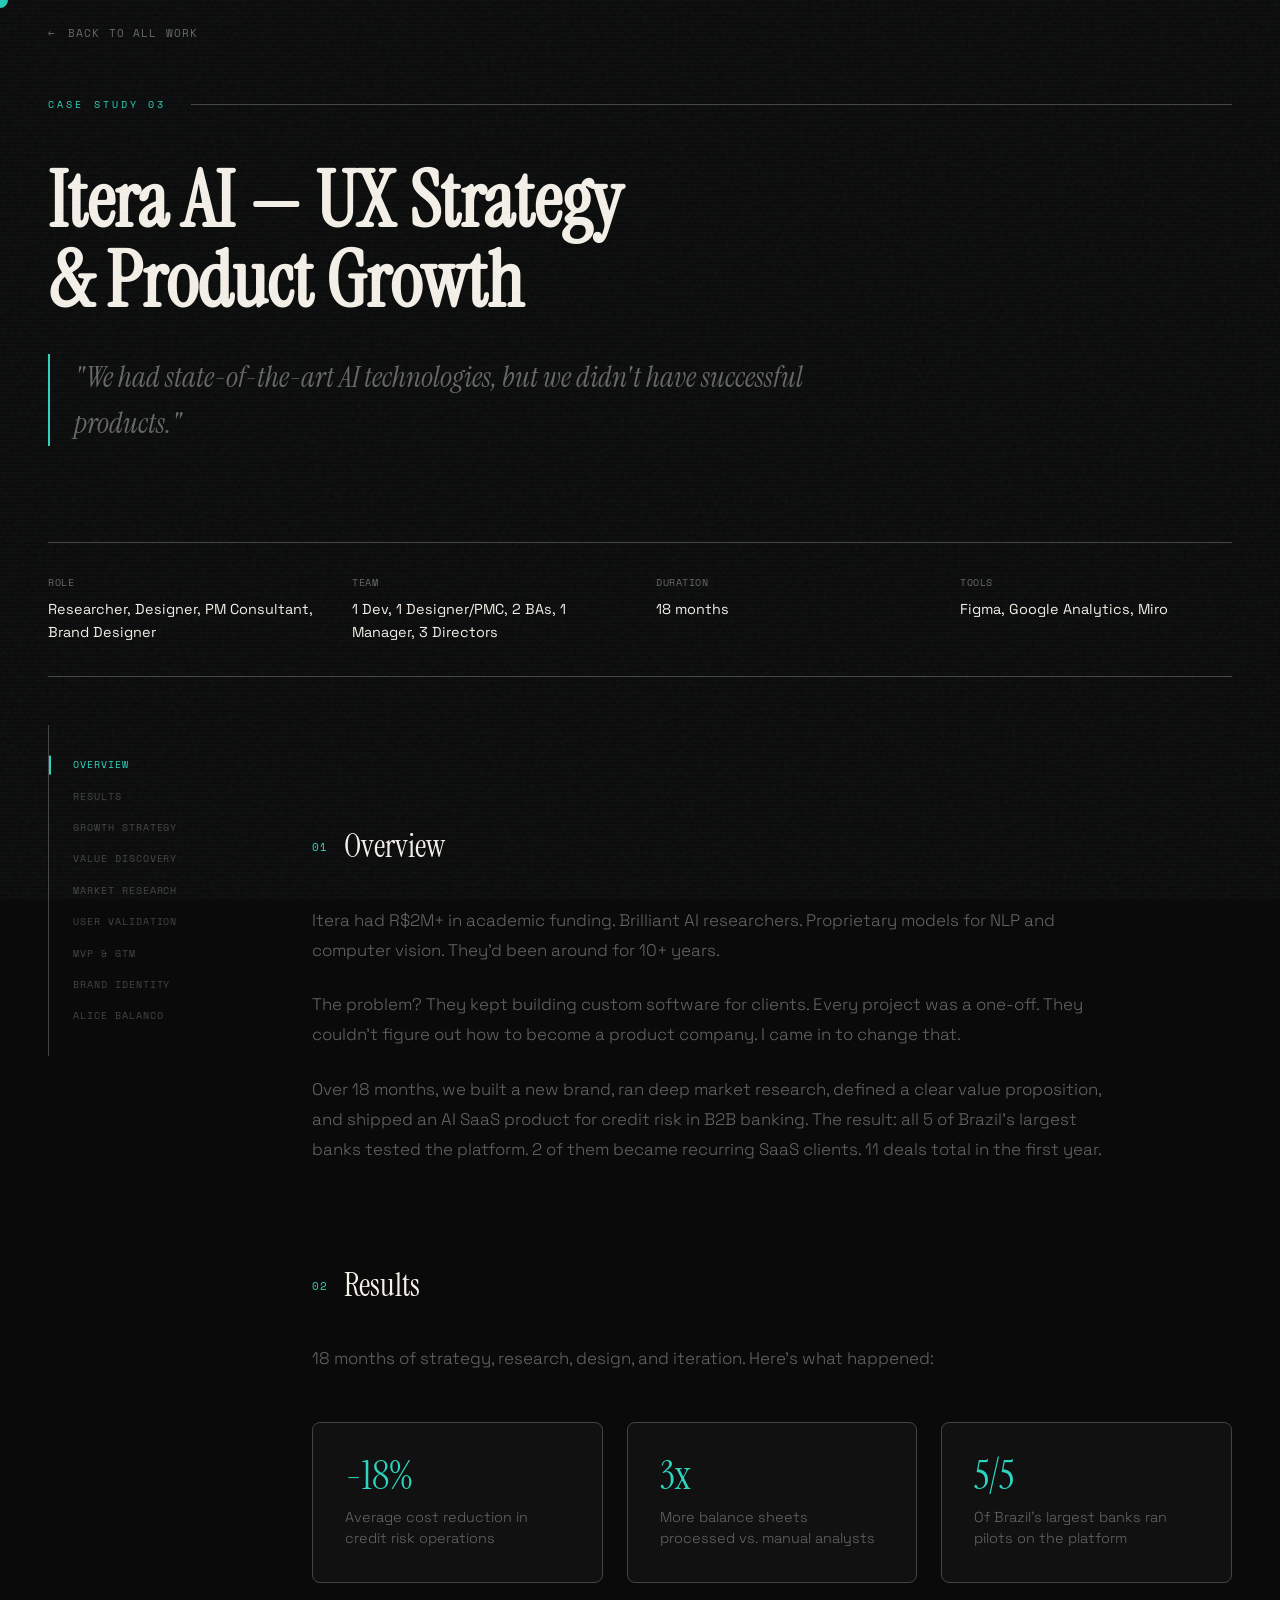
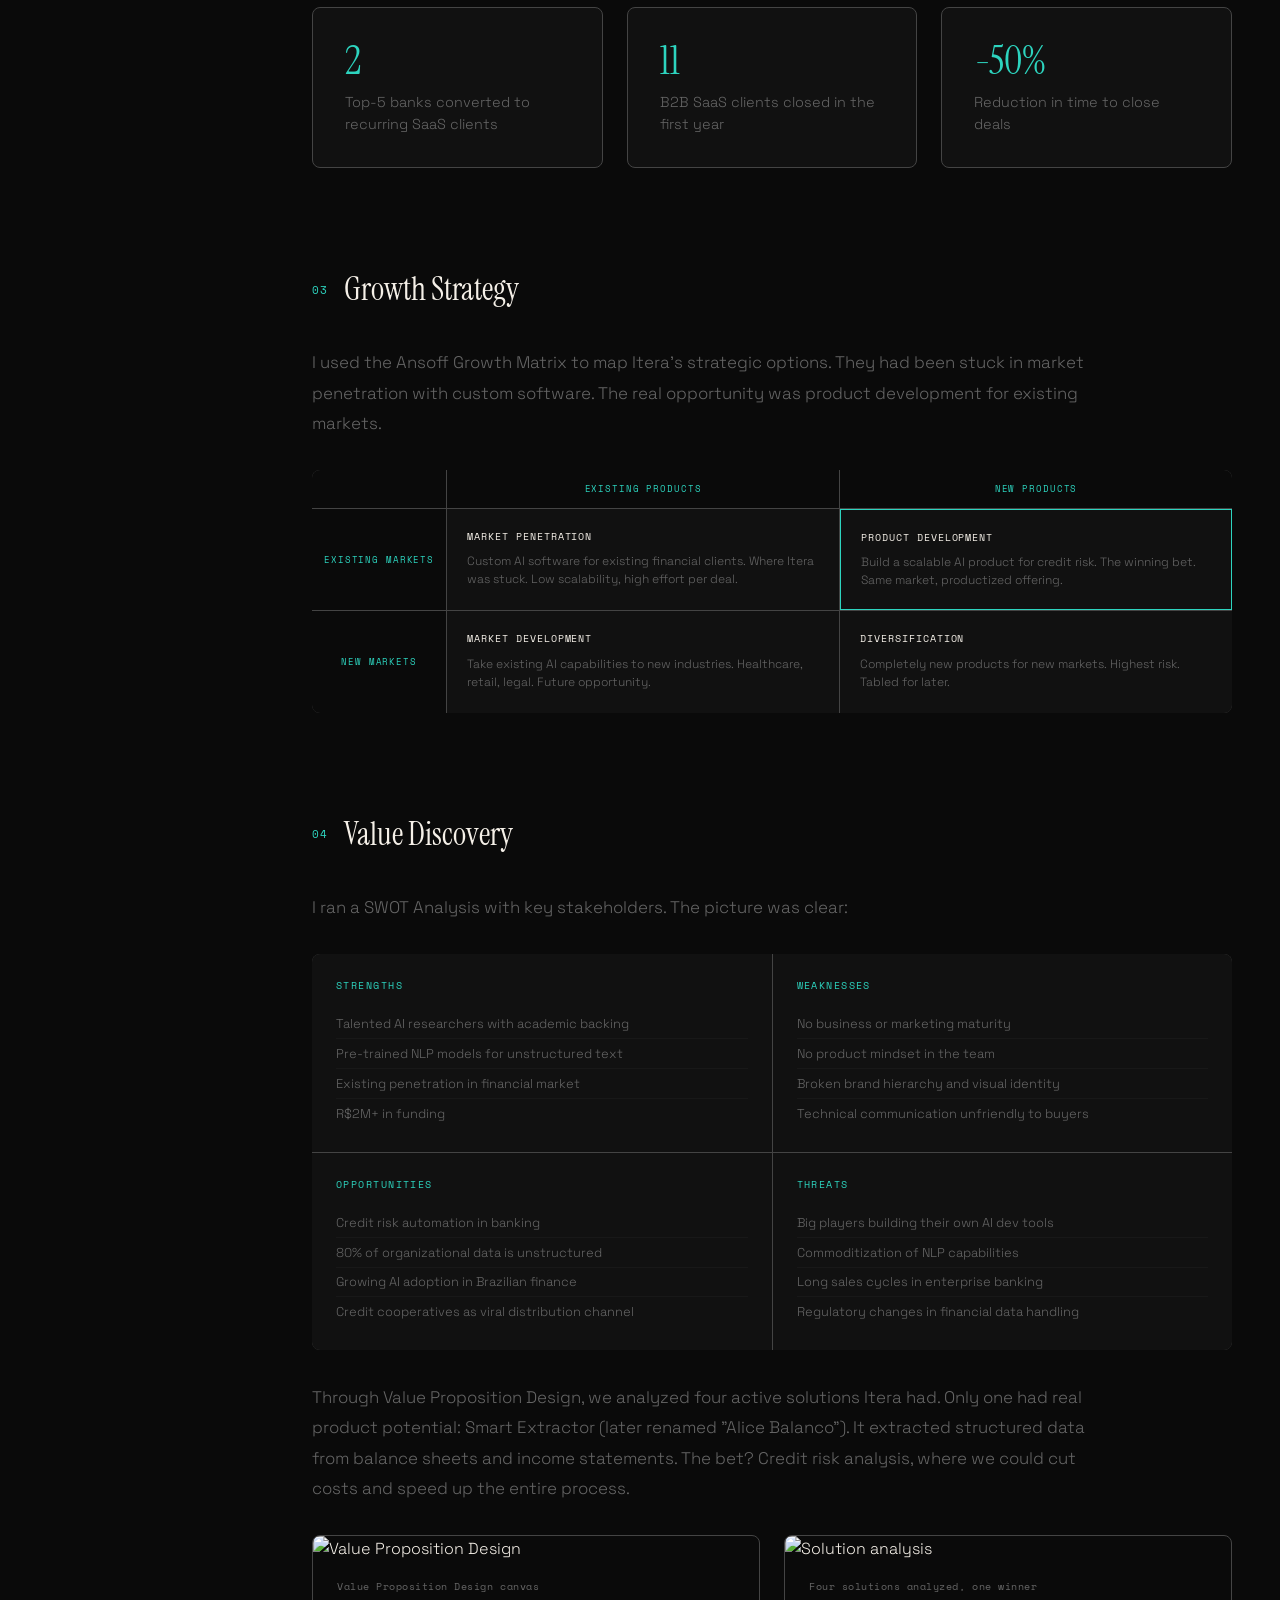
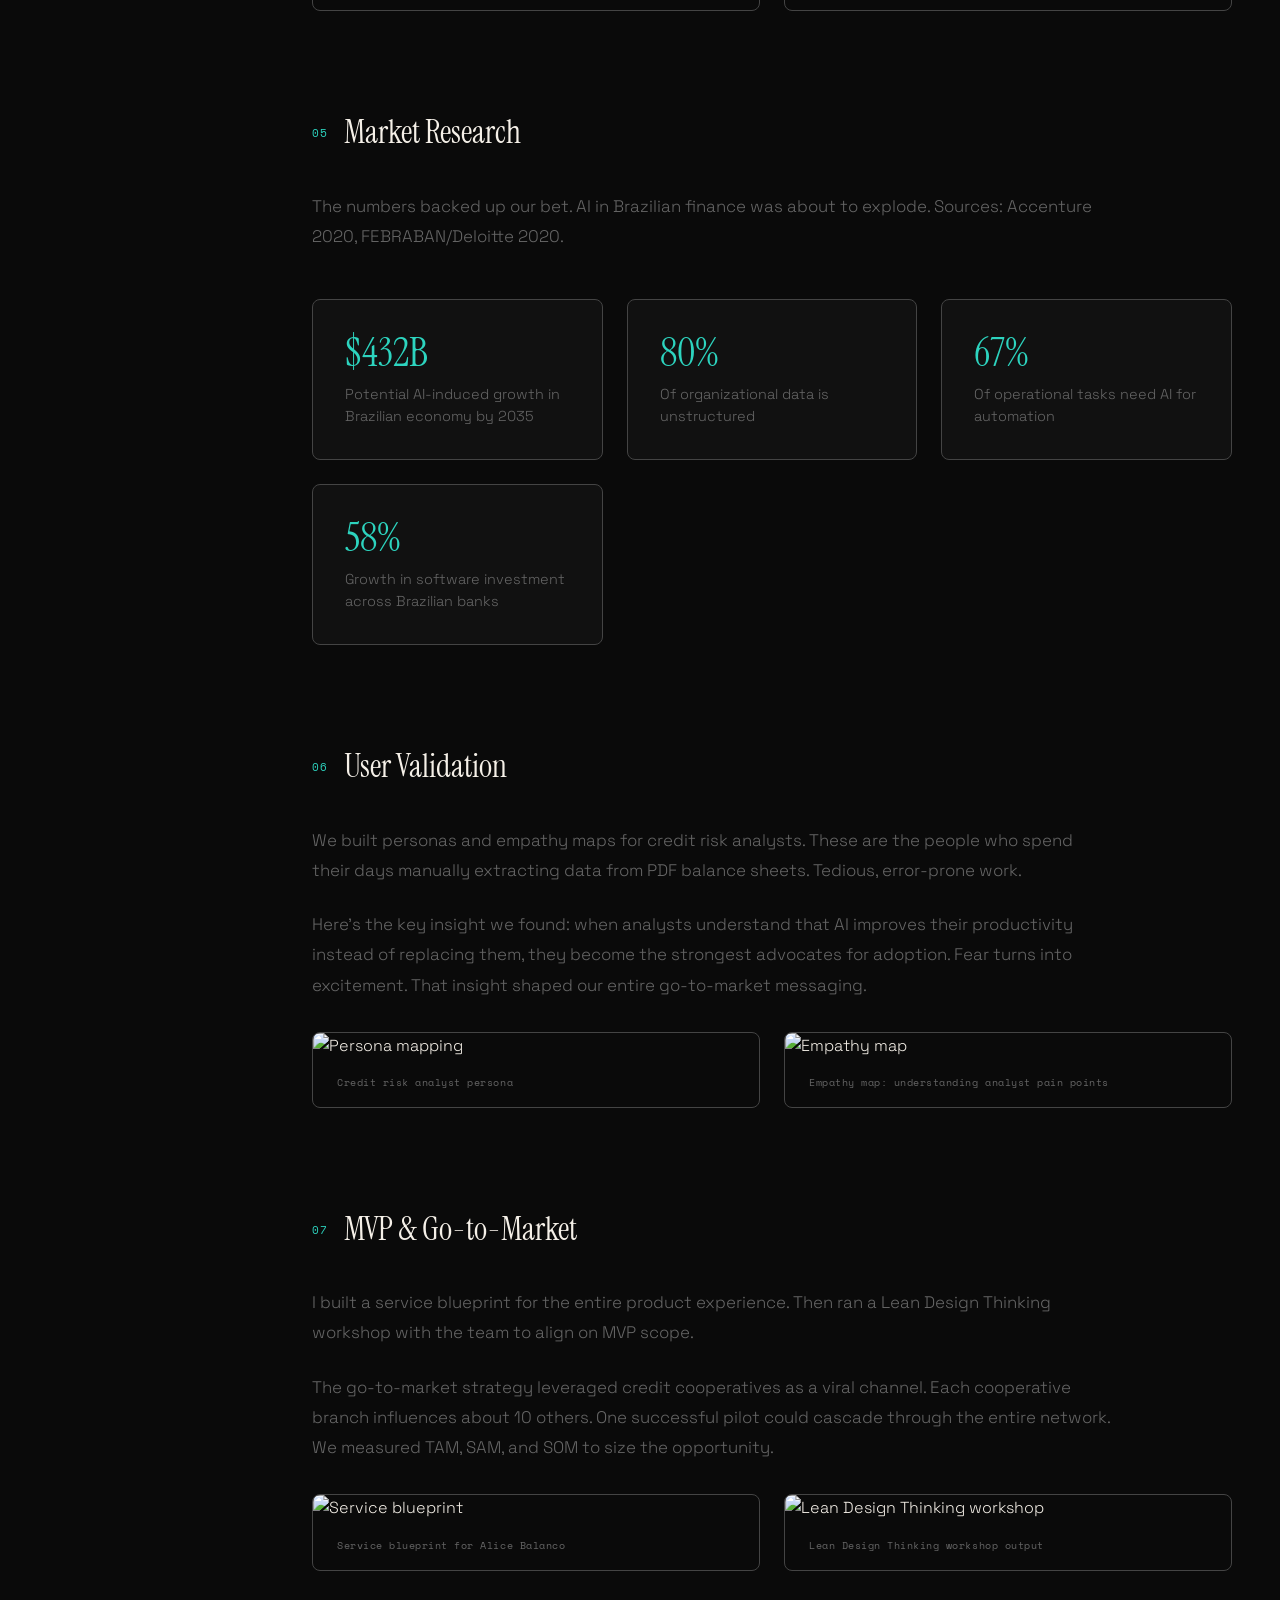
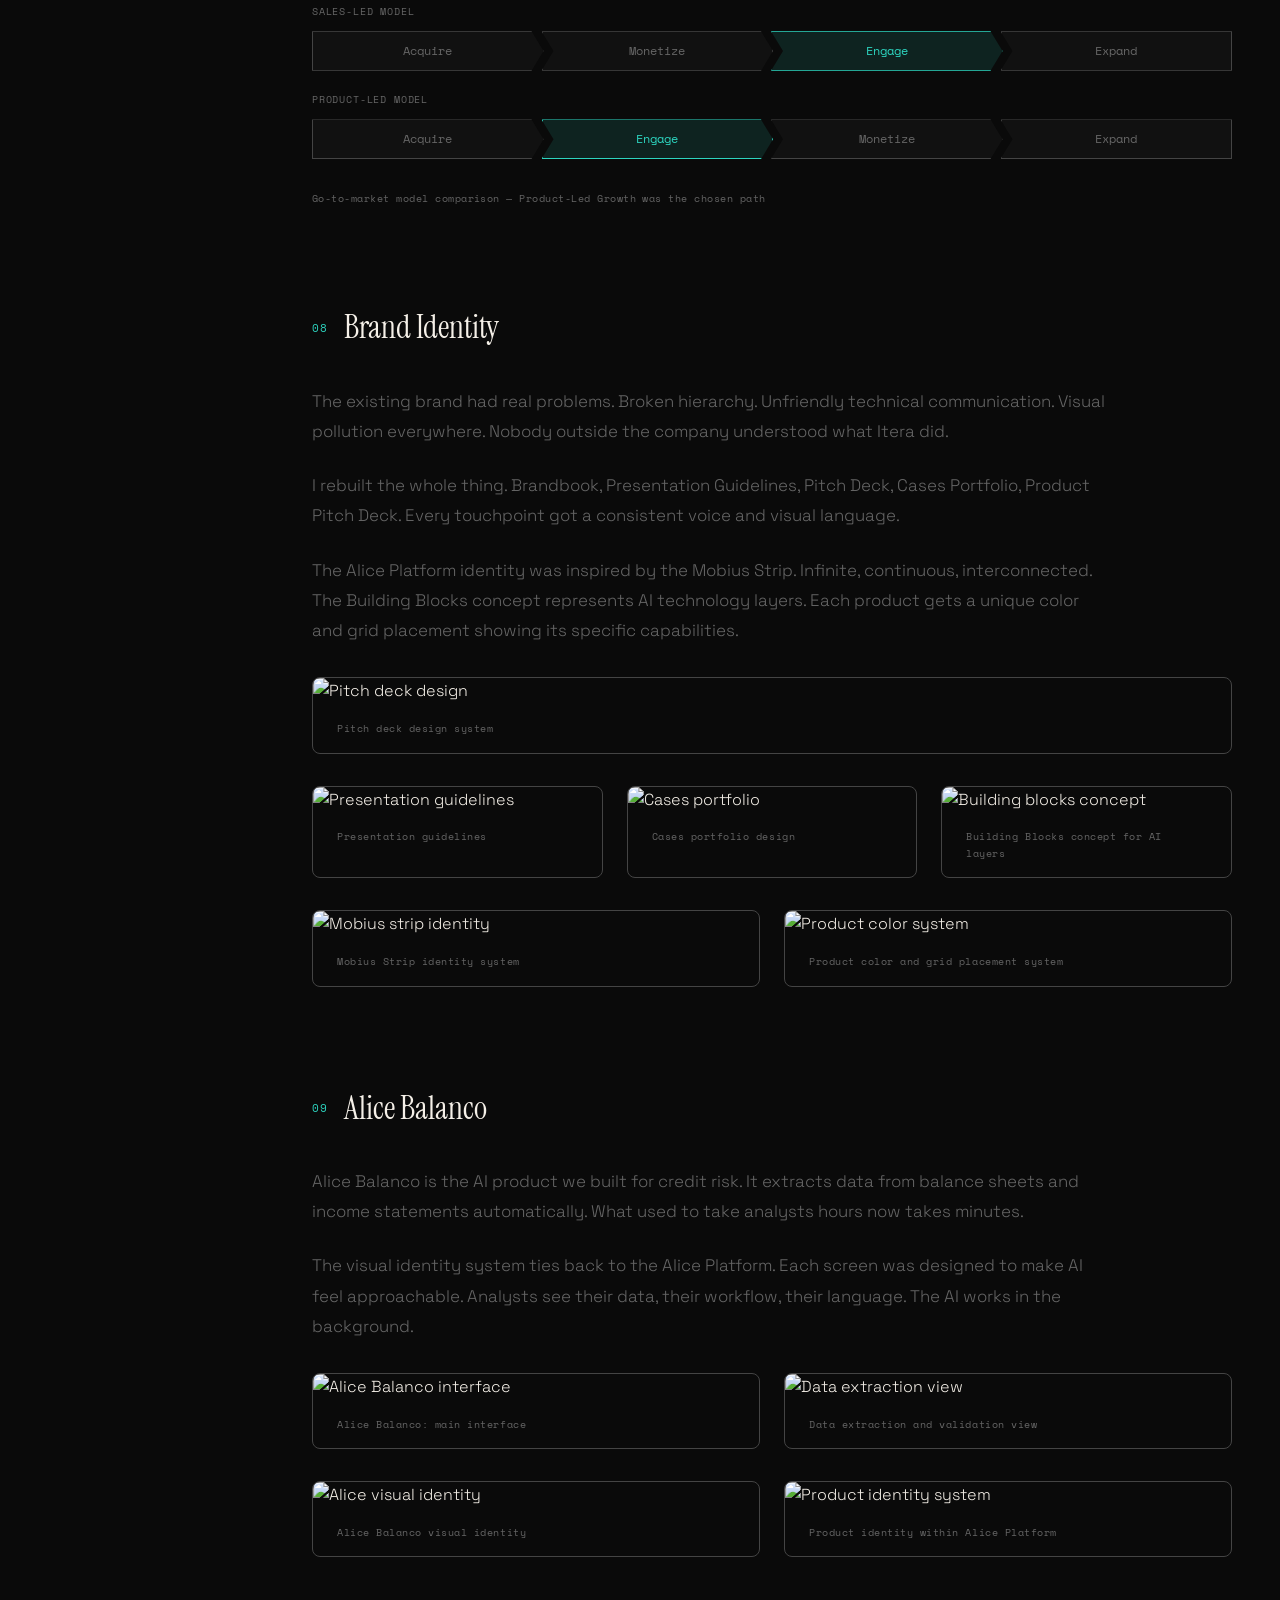
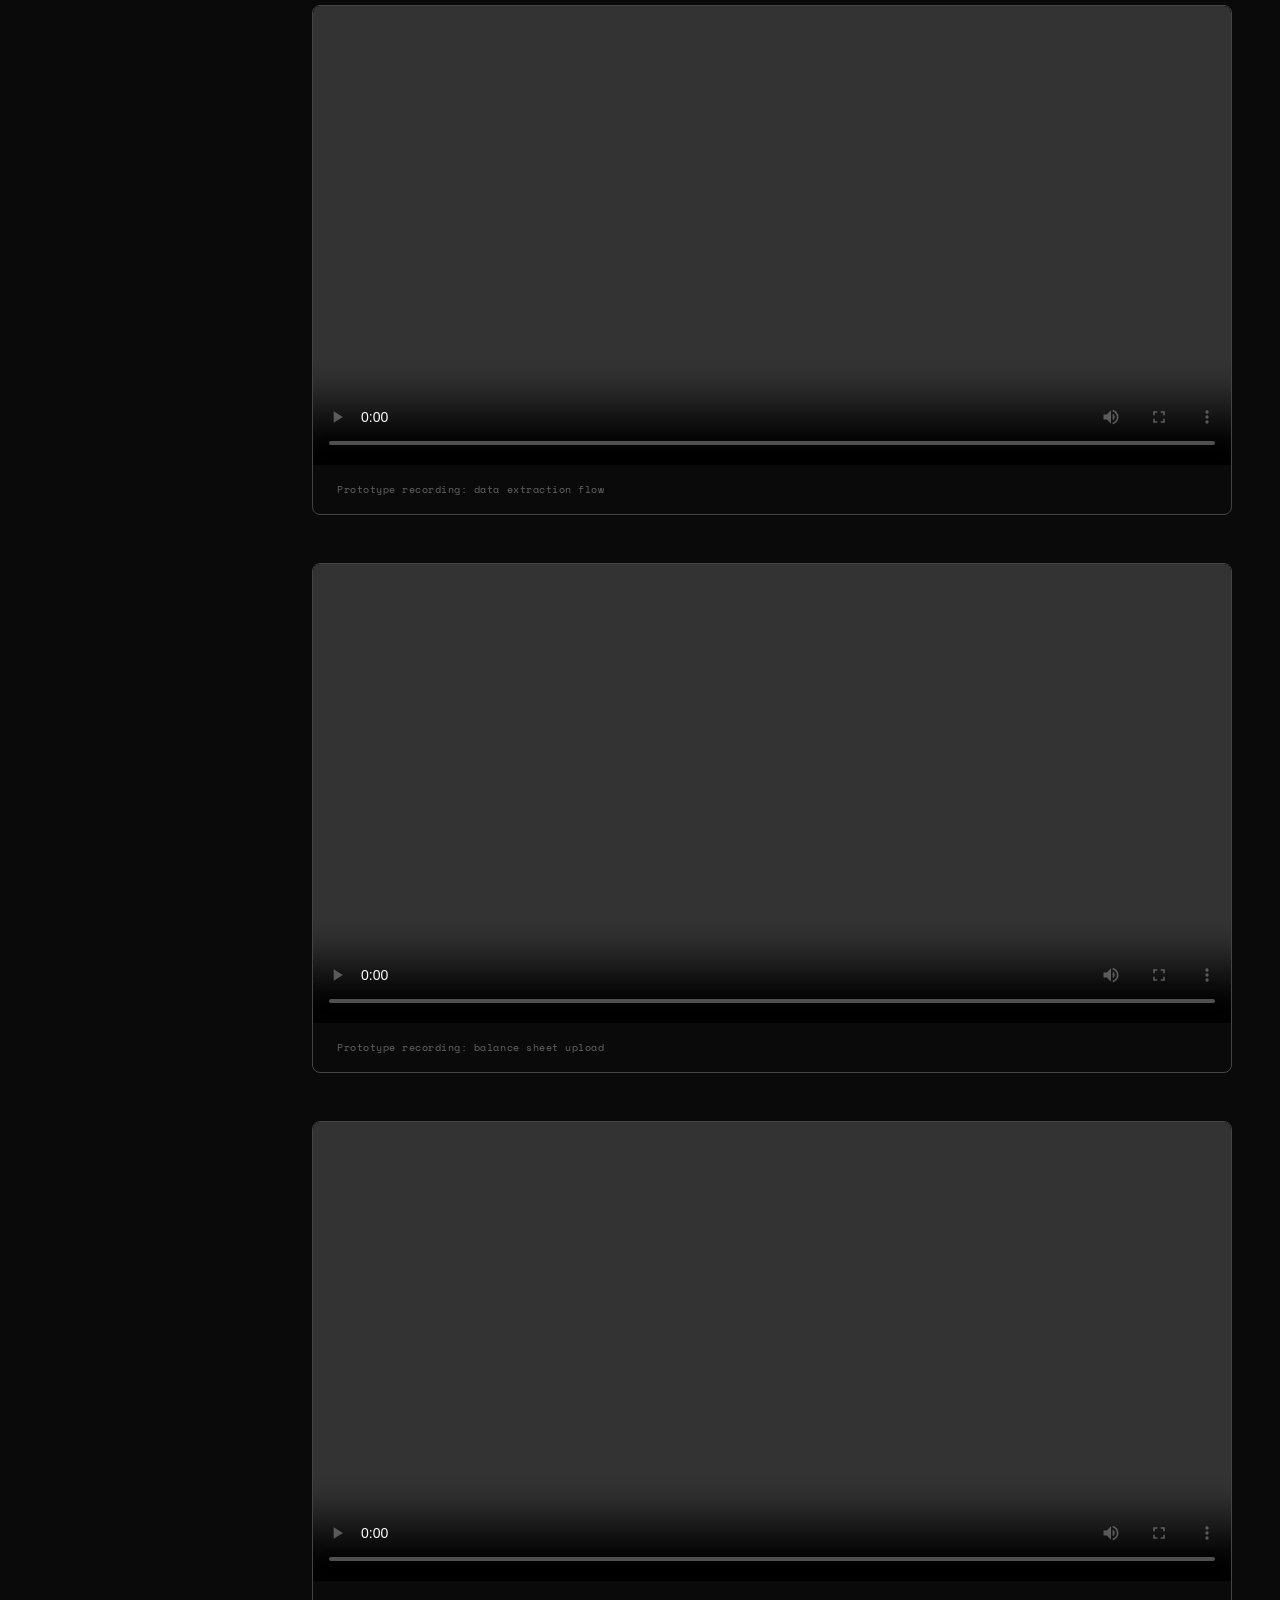
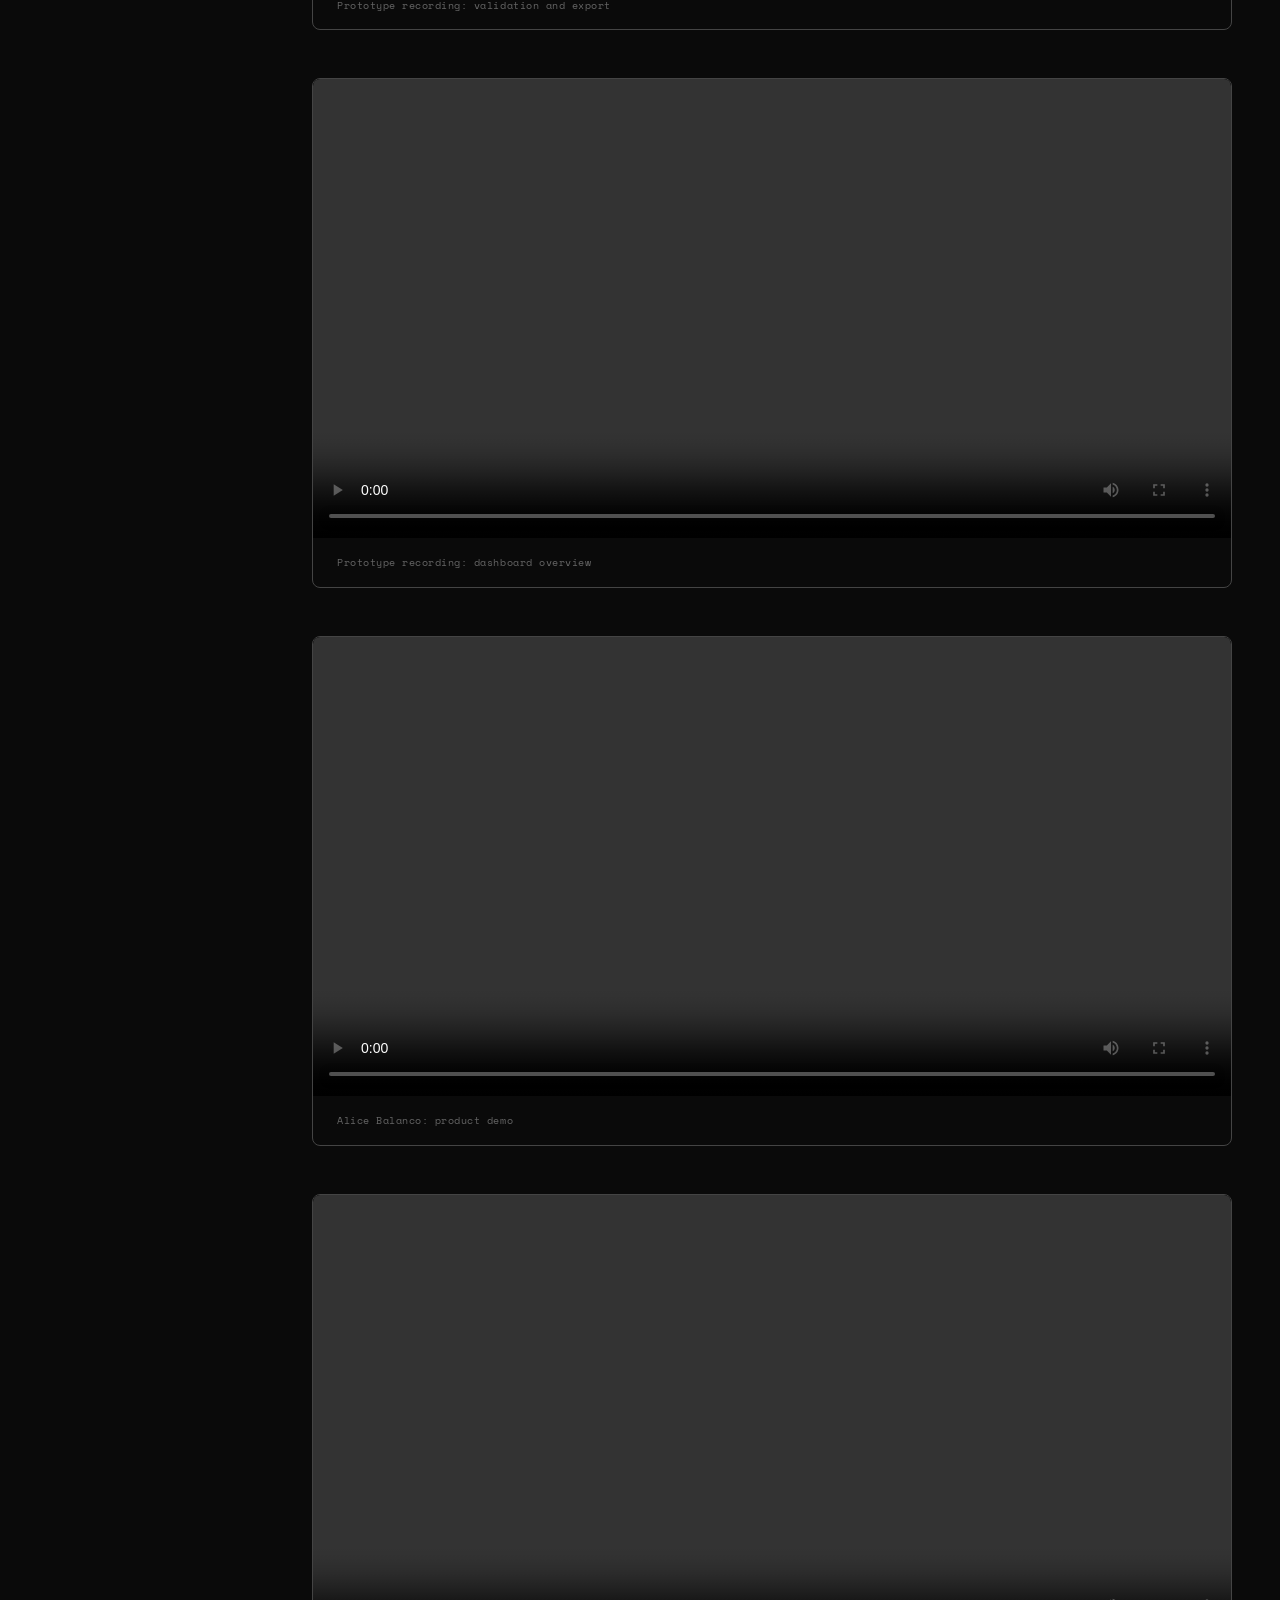
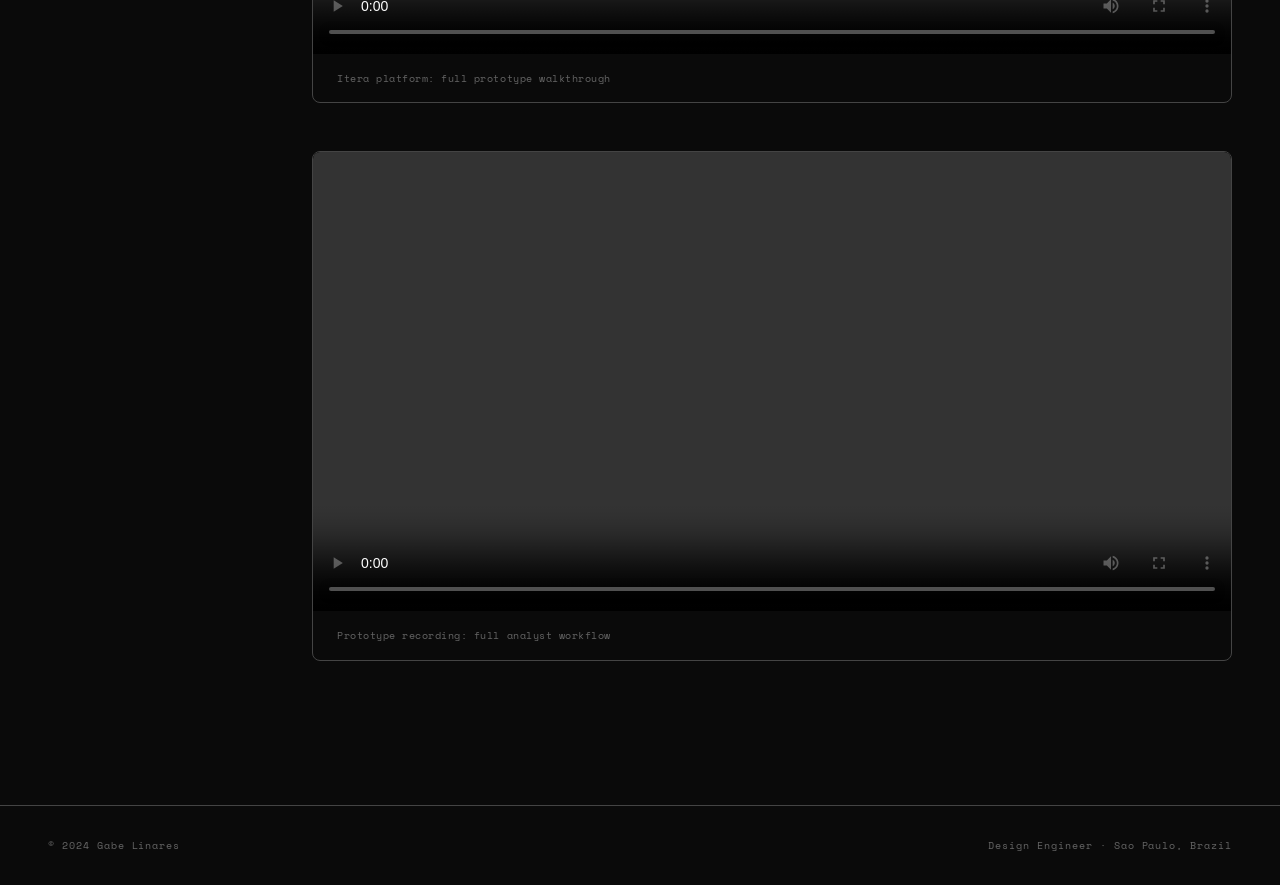
==== personal/portfolio/cases/itera.html @ ef000838 "Add glitch+expand hover effect, bigger preview image, sharper project copy - Combined scanline wipe " ====
<!DOCTYPE html>
<html lang="en">
<head>
  <meta charset="UTF-8">
  <meta name="viewport" content="width=device-width, initial-scale=1.0">
  <title>Itera AI — UX Strategy & Product Growth — Gabe Linares</title>
  <link rel="icon" type="image/svg+xml" href="../favicon.svg">
  <meta name="description" content="How I helped Itera AI go from custom software shop to B2B SaaS — 11 clients in 18 months, including 2 of Brazil's 5 largest banks.">
  <meta property="og:title" content="Itera AI — UX Strategy & Product Growth — Gabe Linares">
  <meta property="og:description" content="How I helped Itera AI go from custom software shop to B2B SaaS — 11 clients in 18 months, including 2 of Brazil's 5 largest banks.">
  <meta property="og:url" content="https://www.gabelinares.com/cases/itera.html">
  <meta property="og:type" content="website">
  <meta property="og:image" content="https://www.gabelinares.com/og-image.png">
  <meta property="og:image:width" content="1200">
  <meta property="og:image:height" content="630">
  <meta name="twitter:image" content="https://www.gabelinares.com/og-image.png">
  <meta name="twitter:card" content="summary_large_image">
  <meta name="twitter:title" content="Itera AI — UX Strategy & Product Growth — Gabe Linares">
  <meta name="twitter:description" content="How I helped Itera AI go from custom software shop to a SaaS company with 11 recurring clients in 18 months.">
  <link rel="preconnect" href="https://fonts.googleapis.com">
  <link rel="preconnect" href="https://fonts.gstatic.com" crossorigin>
  <link href="https://fonts.googleapis.com/css2?family=Instrument+Serif:ital@0;1&family=Space+Grotesk:wght@300;400;500;600;700&family=Space+Mono:wght@400;700&display=swap" rel="stylesheet">
  <link rel="stylesheet" href="../css/style.css">
</head>
<body>
  <div class="cursor" id="cursor"></div>

  <a href="../index.html#work" class="case-back"><span class="arrow">&larr;</span> Back to all work</a>

  <div class="case-page">
    <div class="case-hero">
      <div class="section-label">Case Study 03</div>
      <h2 class="case-hero-title">Itera AI — UX Strategy<br>&amp; Product Growth</h2>
      <div class="case-hero-quote">"We had state-of-the-art AI technologies, but we didn't have successful products."</div>
    </div>

    <div class="case-meta-grid">
      <div class="case-meta-item"><span>Role</span><strong>Researcher, Designer, PM Consultant, Brand Designer</strong></div>
      <div class="case-meta-item"><span>Team</span><strong>1 Dev, 1 Designer/PMC, 2 BAs, 1 Manager, 3 Directors</strong></div>
      <div class="case-meta-item"><span>Duration</span><strong>18 months</strong></div>
      <div class="case-meta-item"><span>Tools</span><strong>Figma, Google Analytics, Miro</strong></div>
    </div>

    <div class="case-layout">
      <nav class="case-sidebar">
        <a href="#itera-overview" class="active">Overview</a>
        <a href="#itera-results">Results</a>
        <a href="#itera-growth">Growth Strategy</a>
        <a href="#itera-value">Value Discovery</a>
        <a href="#itera-market">Market Research</a>
        <a href="#itera-validation">User Validation</a>
        <a href="#itera-mvp">MVP &amp; GTM</a>
        <a href="#itera-brand">Brand Identity</a>
        <a href="#itera-alice">Alice Balanco</a>
      </nav>

      <div class="case-content">
        <!-- Overview -->
        <div class="case-section" id="itera-overview">
          <div class="case-section-title"><span class="num">01</span> Overview</div>
          <div class="case-body">
            <p>Itera had R$2M+ in academic funding. Brilliant AI researchers. Proprietary models for NLP and computer vision. They'd been around for 10+ years.</p>
            <p>The problem? They kept building custom software for clients. Every project was a one-off. They couldn't figure out how to become a product company. I came in to change that.</p>
            <p>Over 18 months, we built a new brand, ran deep market research, defined a clear value proposition, and shipped an AI SaaS product for credit risk in B2B banking. The result: all 5 of Brazil's largest banks tested the platform. 2 of them became recurring SaaS clients. 11 deals total in the first year.</p>
          </div>
        </div>

        <!-- Results -->
        <div class="case-section" id="itera-results">
          <div class="case-section-title"><span class="num">02</span> Results</div>
          <div class="case-body">
            <p>18 months of strategy, research, design, and iteration. Here's what happened:</p>
          </div>
          <div class="results-grid">
            <div class="result-card">
              <div class="result-card-value">-18%</div>
              <div class="result-card-label">Average cost reduction in credit risk operations</div>
            </div>
            <div class="result-card">
              <div class="result-card-value">3x</div>
              <div class="result-card-label">More balance sheets processed vs. manual analysts</div>
            </div>
            <div class="result-card">
              <div class="result-card-value">5/5</div>
              <div class="result-card-label">Of Brazil's largest banks ran pilots on the platform</div>
            </div>
            <div class="result-card">
              <div class="result-card-value">2</div>
              <div class="result-card-label">Top-5 banks converted to recurring SaaS clients</div>
            </div>
            <div class="result-card">
              <div class="result-card-value">11</div>
              <div class="result-card-label">B2B SaaS clients closed in the first year</div>
            </div>
            <div class="result-card">
              <div class="result-card-value">-50%</div>
              <div class="result-card-label">Reduction in time to close deals</div>
            </div>
          </div>
        </div>

        <!-- Growth Strategy -->
        <div class="case-section" id="itera-growth">
          <div class="case-section-title"><span class="num">03</span> Growth Strategy</div>
          <div class="case-body">
            <p>I used the Ansoff Growth Matrix to map Itera's strategic options. They had been stuck in market penetration with custom software. The real opportunity was product development for existing markets.</p>
          </div>

          <div class="ansoff-grid">
            <div class="ansoff-header"></div>
            <div class="ansoff-header">Existing Products</div>
            <div class="ansoff-header">New Products</div>
            <div class="ansoff-header">Existing Markets</div>
            <div class="ansoff-cell">
              <div class="ansoff-cell-title">Market Penetration</div>
              <p>Custom AI software for existing financial clients. Where Itera was stuck. Low scalability, high effort per deal.</p>
            </div>
            <div class="ansoff-cell" style="border: 1px solid var(--accent);">
              <div class="ansoff-cell-title">Product Development</div>
              <p>Build a scalable AI product for credit risk. The winning bet. Same market, productized offering.</p>
            </div>
            <div class="ansoff-header">New Markets</div>
            <div class="ansoff-cell">
              <div class="ansoff-cell-title">Market Development</div>
              <p>Take existing AI capabilities to new industries. Healthcare, retail, legal. Future opportunity.</p>
            </div>
            <div class="ansoff-cell">
              <div class="ansoff-cell-title">Diversification</div>
              <p>Completely new products for new markets. Highest risk. Tabled for later.</p>
            </div>
          </div>

        </div>

        <!-- Value Discovery -->
        <div class="case-section" id="itera-value">
          <div class="case-section-title"><span class="num">04</span> Value Discovery</div>
          <div class="case-body">
            <p>I ran a SWOT Analysis with key stakeholders. The picture was clear:</p>
          </div>

          <div class="swot-grid">
            <div class="swot-cell">
              <div class="swot-cell-title">Strengths</div>
              <ul>
                <li>Talented AI researchers with academic backing</li>
                <li>Pre-trained NLP models for unstructured text</li>
                <li>Existing penetration in financial market</li>
                <li>R$2M+ in funding</li>
              </ul>
            </div>
            <div class="swot-cell">
              <div class="swot-cell-title">Weaknesses</div>
              <ul>
                <li>No business or marketing maturity</li>
                <li>No product mindset in the team</li>
                <li>Broken brand hierarchy and visual identity</li>
                <li>Technical communication unfriendly to buyers</li>
              </ul>
            </div>
            <div class="swot-cell">
              <div class="swot-cell-title">Opportunities</div>
              <ul>
                <li>Credit risk automation in banking</li>
                <li>80% of organizational data is unstructured</li>
                <li>Growing AI adoption in Brazilian finance</li>
                <li>Credit cooperatives as viral distribution channel</li>
              </ul>
            </div>
            <div class="swot-cell">
              <div class="swot-cell-title">Threats</div>
              <ul>
                <li>Big players building their own AI dev tools</li>
                <li>Commoditization of NLP capabilities</li>
                <li>Long sales cycles in enterprise banking</li>
                <li>Regulatory changes in financial data handling</li>
              </ul>
            </div>
          </div>

          <div class="case-body">
            <p>Through Value Proposition Design, we analyzed four active solutions Itera had. Only one had real product potential: Smart Extractor (later renamed "Alice Balanco"). It extracted structured data from balance sheets and income statements. The bet? Credit risk analysis, where we could cut costs and speed up the entire process.</p>
          </div>

          <div class="image-gallery">
            <figure class="case-mockup">
              <img src="../Hey, Gabriel Linares here!/Portfolio/Itera Artificial Intelligence - UX Strategy and Pr/Untitled 1.png" alt="Value Proposition Design" loading="lazy">
              <figcaption>Value Proposition Design canvas</figcaption>
            </figure>
            <figure class="case-mockup">
              <img src="../Hey, Gabriel Linares here!/Portfolio/Itera Artificial Intelligence - UX Strategy and Pr/Untitled 2.png" alt="Solution analysis" loading="lazy">
              <figcaption>Four solutions analyzed, one winner</figcaption>
            </figure>
          </div>
        </div>

        <!-- Market Research -->
        <div class="case-section" id="itera-market">
          <div class="case-section-title"><span class="num">05</span> Market Research</div>
          <div class="case-body">
            <p>The numbers backed up our bet. AI in Brazilian finance was about to explode. Sources: Accenture 2020, FEBRABAN/Deloitte 2020.</p>
          </div>
          <div class="results-grid">
            <div class="result-card">
              <div class="result-card-value">$432B</div>
              <div class="result-card-label">Potential AI-induced growth in Brazilian economy by 2035</div>
            </div>
            <div class="result-card">
              <div class="result-card-value">80%</div>
              <div class="result-card-label">Of organizational data is unstructured</div>
            </div>
            <div class="result-card">
              <div class="result-card-value">67%</div>
              <div class="result-card-label">Of operational tasks need AI for automation</div>
            </div>
            <div class="result-card">
              <div class="result-card-value">58%</div>
              <div class="result-card-label">Growth in software investment across Brazilian banks</div>
            </div>
          </div>
        </div>

        <!-- User Validation -->
        <div class="case-section" id="itera-validation">
          <div class="case-section-title"><span class="num">06</span> User Validation</div>
          <div class="case-body">
            <p>We built personas and empathy maps for credit risk analysts. These are the people who spend their days manually extracting data from PDF balance sheets. Tedious, error-prone work.</p>
            <p>Here's the key insight we found: when analysts understand that AI improves their productivity instead of replacing them, they become the strongest advocates for adoption. Fear turns into excitement. That insight shaped our entire go-to-market messaging.</p>
          </div>

          <div class="image-gallery">
            <figure class="case-mockup">
              <img src="../Hey, Gabriel Linares here!/Portfolio/Itera Artificial Intelligence - UX Strategy and Pr/Untitled 3.png" alt="Persona mapping" loading="lazy">
              <figcaption>Credit risk analyst persona</figcaption>
            </figure>
            <figure class="case-mockup">
              <img src="../Hey, Gabriel Linares here!/Portfolio/Itera Artificial Intelligence - UX Strategy and Pr/Untitled 4.png" alt="Empathy map" loading="lazy">
              <figcaption>Empathy map: understanding analyst pain points</figcaption>
            </figure>
          </div>
        </div>

        <!-- MVP & Go-to-Market -->
        <div class="case-section" id="itera-mvp">
          <div class="case-section-title"><span class="num">07</span> MVP &amp; Go-to-Market</div>
          <div class="case-body">
            <p>I built a service blueprint for the entire product experience. Then ran a Lean Design Thinking workshop with the team to align on MVP scope.</p>
            <p>The go-to-market strategy leveraged credit cooperatives as a viral channel. Each cooperative branch influences about 10 others. One successful pilot could cascade through the entire network. We measured TAM, SAM, and SOM to size the opportunity.</p>
          </div>

          <div class="image-gallery">
            <figure class="case-mockup">
              <img src="../Hey, Gabriel Linares here!/Portfolio/Itera Artificial Intelligence - UX Strategy and Pr/Captura_de_Tela_2023-05-22_as_10.03.13.png" alt="Service blueprint" loading="lazy">
              <figcaption>Service blueprint for Alice Balanco</figcaption>
            </figure>
            <figure class="case-mockup">
              <img src="../Hey, Gabriel Linares here!/Portfolio/Itera Artificial Intelligence - UX Strategy and Pr/Captura_de_Tela_2023-05-22_as_10.03.37.png" alt="Lean Design Thinking workshop" loading="lazy">
              <figcaption>Lean Design Thinking workshop output</figcaption>
            </figure>
          </div>
          <div class="gtm-models">
            <div class="gtm-model">
              <div class="gtm-model-title">Sales-Led Model</div>
              <div class="gtm-funnel">
                <div class="gtm-step">Acquire</div>
                <div class="gtm-arrow"></div>
                <div class="gtm-step">Monetize</div>
                <div class="gtm-arrow"></div>
                <div class="gtm-step gtm-step--highlight">Engage</div>
                <div class="gtm-arrow"></div>
                <div class="gtm-step">Expand</div>
              </div>
            </div>
            <div class="gtm-model">
              <div class="gtm-model-title">Product-Led Model</div>
              <div class="gtm-funnel">
                <div class="gtm-step">Acquire</div>
                <div class="gtm-arrow"></div>
                <div class="gtm-step gtm-step--highlight">Engage</div>
                <div class="gtm-arrow"></div>
                <div class="gtm-step">Monetize</div>
                <div class="gtm-arrow"></div>
                <div class="gtm-step">Expand</div>
              </div>
            </div>
            <div class="cwv-caption">Go-to-market model comparison — Product-Led Growth was the chosen path</div>
          </div>
        </div>

        <!-- Brand Identity -->
        <div class="case-section" id="itera-brand">
          <div class="case-section-title"><span class="num">08</span> Brand Identity</div>
          <div class="case-body">
            <p>The existing brand had real problems. Broken hierarchy. Unfriendly technical communication. Visual pollution everywhere. Nobody outside the company understood what Itera did.</p>
            <p>I rebuilt the whole thing. Brandbook, Presentation Guidelines, Pitch Deck, Cases Portfolio, Product Pitch Deck. Every touchpoint got a consistent voice and visual language.</p>
            <p>The Alice Platform identity was inspired by the Mobius Strip. Infinite, continuous, interconnected. The Building Blocks concept represents AI technology layers. Each product gets a unique color and grid placement showing its specific capabilities.</p>
          </div>

          <div class="image-gallery">
            <figure class="case-mockup">
              <img src="../Hey, Gabriel Linares here!/Portfolio/Itera Artificial Intelligence - UX Strategy and Pr/Untitled 9.png" alt="Pitch deck design" loading="lazy">
              <figcaption>Pitch deck design system</figcaption>
            </figure>
          </div>

          <div class="image-gallery">
            <figure class="case-mockup">
              <img src="../Hey, Gabriel Linares here!/Portfolio/Itera Artificial Intelligence - UX Strategy and Pr/Untitled 10.png" alt="Presentation guidelines" loading="lazy">
              <figcaption>Presentation guidelines</figcaption>
            </figure>
            <figure class="case-mockup">
              <img src="../Hey, Gabriel Linares here!/Portfolio/Itera Artificial Intelligence - UX Strategy and Pr/Untitled 11.png" alt="Cases portfolio" loading="lazy">
              <figcaption>Cases portfolio design</figcaption>
            </figure>
            <figure class="case-mockup">
              <img src="../Hey, Gabriel Linares here!/Portfolio/Itera Artificial Intelligence - UX Strategy and Pr/Untitled 12.png" alt="Building blocks concept" loading="lazy">
              <figcaption>Building Blocks concept for AI layers</figcaption>
            </figure>
          </div>

          <div class="image-gallery">
            <figure class="case-mockup">
              <img src="../Hey, Gabriel Linares here!/Portfolio/Itera Artificial Intelligence - UX Strategy and Pr/Untitled 13.png" alt="Mobius strip identity" loading="lazy">
              <figcaption>Mobius Strip identity system</figcaption>
            </figure>
            <figure class="case-mockup">
              <img src="../Hey, Gabriel Linares here!/Portfolio/Itera Artificial Intelligence - UX Strategy and Pr/Untitled 14.png" alt="Product color system" loading="lazy">
              <figcaption>Product color and grid placement system</figcaption>
            </figure>
          </div>
        </div>

        <!-- Alice Balanco -->
        <div class="case-section" id="itera-alice">
          <div class="case-section-title"><span class="num">09</span> Alice Balanco</div>
          <div class="case-body">
            <p>Alice Balanco is the AI product we built for credit risk. It extracts data from balance sheets and income statements automatically. What used to take analysts hours now takes minutes.</p>
            <p>The visual identity system ties back to the Alice Platform. Each screen was designed to make AI feel approachable. Analysts see their data, their workflow, their language. The AI works in the background.</p>
          </div>

          <div class="image-gallery">
            <figure class="case-mockup">
              <img src="../Hey, Gabriel Linares here!/Portfolio/Itera Artificial Intelligence - UX Strategy and Pr/Untitled 15.png" alt="Alice Balanco interface" loading="lazy">
              <figcaption>Alice Balanco: main interface</figcaption>
            </figure>
            <figure class="case-mockup">
              <img src="../Hey, Gabriel Linares here!/Portfolio/Itera Artificial Intelligence - UX Strategy and Pr/Untitled 16.png" alt="Data extraction view" loading="lazy">
              <figcaption>Data extraction and validation view</figcaption>
            </figure>
          </div>

          <div class="image-gallery">
            <figure class="case-mockup">
              <img src="../Hey, Gabriel Linares here!/Portfolio/Itera Artificial Intelligence - UX Strategy and Pr/Untitled 17.png" alt="Alice visual identity" loading="lazy">
              <figcaption>Alice Balanco visual identity</figcaption>
            </figure>
            <figure class="case-mockup">
              <img src="../Hey, Gabriel Linares here!/Portfolio/Itera Artificial Intelligence - UX Strategy and Pr/Untitled 18.png" alt="Product identity system" loading="lazy">
              <figcaption>Product identity within Alice Platform</figcaption>
            </figure>
          </div>

          <figure class="case-video">
            <video controls preload="metadata">
              <source src="../videos/itera/Gravao_de_Tela_2023-03-25_s_18.07.56.mp4" type="video/mp4">
            </video>
            <figcaption>Prototype recording: data extraction flow</figcaption>
          </figure>
          <figure class="case-video">
            <video controls preload="metadata">
              <source src="../videos/itera/Gravao_de_Tela_2023-03-25_s_18.09.27.mp4" type="video/mp4">
            </video>
            <figcaption>Prototype recording: balance sheet upload</figcaption>
          </figure>
          <figure class="case-video">
            <video controls preload="metadata">
              <source src="../videos/itera/Gravao_de_Tela_2023-03-25_s_18.12.38.mp4" type="video/mp4">
            </video>
            <figcaption>Prototype recording: validation and export</figcaption>
          </figure>
          <figure class="case-video">
            <video controls preload="metadata">
              <source src="../videos/itera/Gravao_de_Tela_2023-03-25_s_18.13.52.mp4" type="video/mp4">
            </video>
            <figcaption>Prototype recording: dashboard overview</figcaption>
          </figure>
          <figure class="case-video">
            <video controls preload="metadata">
              <source src="../videos/itera/alice.mp4" type="video/mp4">
            </video>
            <figcaption>Alice Balanco: product demo</figcaption>
          </figure>
          <figure class="case-video">
            <video controls preload="metadata">
              <source src="../videos/itera/itera.mp4" type="video/mp4">
            </video>
            <figcaption>Itera platform: full prototype walkthrough</figcaption>
          </figure>
          <figure class="case-video">
            <video controls preload="metadata">
              <source src="../videos/itera/Gravao_de_Tela_2023-03-25_s_18.24.25.mp4" type="video/mp4">
            </video>
            <figcaption>Prototype recording: full analyst workflow</figcaption>
          </figure>
        </div>

      </div>
    </div>
  </div>

  <footer>
    <span>&copy; 2024 Gabe Linares</span>
    <span>Design Engineer &middot; Sao Paulo, Brazil</span>
  </footer>

  <script src="../js/case.js"></script>
</body>
</html>
---- personal/portfolio/css/style.css ----
/* ============================================
   RESET & BASE
   ============================================ */
*, *::before, *::after { box-sizing: border-box; margin: 0; padding: 0; }

:root {
  --bg: #0a0a0a;
  --bg-elevated: #111111;
  --text: #f5f0e8;
  --text-muted: #666;
  --text-subtle: #444;
  --accent: #2dd4bf;
  --accent-dim: rgba(45, 212, 191, 0.12);
  --accent-glow: rgba(45, 212, 191, 0.25);
  --serif: 'Instrument Serif', serif;
  --sans: 'Space Grotesk', sans-serif;
  --mono: 'Space Mono', monospace;
}

html {
  font-size: 16px;
  scroll-behavior: auto;
}

body {
  background: var(--bg);
  color: var(--text);
  font-family: var(--sans);
  font-weight: 300;
  line-height: 1.6;
  overflow-x: hidden;
  cursor: none;
}

::selection {
  background: var(--accent);
  color: var(--bg);
}

/* Grain + scanline overlay */
body::after {
  content: '';
  position: fixed;
  top: 0; left: 0;
  width: 100%; height: 100%;
  background-image:
    repeating-linear-gradient(
      0deg,
      transparent,
      transparent 2px,
      rgba(45, 212, 191, 0.015) 2px,
      rgba(45, 212, 191, 0.015) 4px
    ),
    url("data:image/svg+xml,%3Csvg viewBox='0 0 256 256' xmlns='http://www.w3.org/2000/svg'%3E%3Cfilter id='noise'%3E%3CfeTurbulence type='fractalNoise' baseFrequency='0.9' numOctaves='4' stitchTiles='stitch'/%3E%3C/filter%3E%3Crect width='100%25' height='100%25' filter='url(%23noise)' opacity='0.04'/%3E%3C/svg%3E");
  pointer-events: none;
  z-index: 10000;
}

a { color: inherit; text-decoration: none; }
img { max-width: 100%; display: block; }

/* ============================================
   RETRO-FUTURISTIC ELEMENTS
   ============================================ */

/* Perspective grid background for hero */
.hero-grid {
  position: absolute;
  bottom: 0;
  left: 0;
  right: 0;
  height: 40vh;
  background:
    linear-gradient(var(--bg) 0%, transparent 30%),
    repeating-linear-gradient(
      90deg,
      transparent,
      transparent 79px,
      rgba(45, 212, 191, 0.06) 79px,
      rgba(45, 212, 191, 0.06) 80px
    ),
    repeating-linear-gradient(
      0deg,
      transparent,
      transparent 79px,
      rgba(45, 212, 191, 0.06) 79px,
      rgba(45, 212, 191, 0.06) 80px
    );
  transform: perspective(500px) rotateX(60deg);
  transform-origin: bottom;
  pointer-events: none;
  mask-image: linear-gradient(transparent, black 40%);
  -webkit-mask-image: linear-gradient(transparent, black 40%);
}

/* Status indicator in nav */
.nav-status {
  display: flex;
  align-items: center;
  gap: 0.5rem;
  font-family: var(--mono);
  font-size: 0.6rem;
  letter-spacing: 0.1em;
  text-transform: uppercase;
  color: var(--text-muted);
}

.nav-status .dot-pulse {
  width: 6px;
  height: 6px;
  border-radius: 50%;
  background: var(--accent);
  animation: pulse 2s ease-in-out infinite;
  box-shadow: 0 0 8px var(--accent-glow);
}

@keyframes pulse {
  0%, 100% { opacity: 1; box-shadow: 0 0 8px var(--accent-glow); }
  50% { opacity: 0.4; box-shadow: 0 0 2px var(--accent-glow); }
}

/* Hero coordinates / meta-info strip */
.hero-meta-strip {
  position: absolute;
  top: 50%;
  right: 3rem;
  transform: translateY(-50%);
  display: flex;
  flex-direction: column;
  gap: 1.5rem;
  font-family: var(--mono);
  font-size: 0.55rem;
  letter-spacing: 0.15em;
  color: var(--text-subtle);
  text-transform: uppercase;
  writing-mode: vertical-rl;
  text-orientation: mixed;
}

.hero-meta-strip span {
  transition: color 0.3s ease;
}

.hero-meta-strip span:hover {
  color: var(--accent);
}

/* Glitch effect on section labels */
.section-label {
  position: relative;
}

.section-label:hover {
  animation: glitch 0.3s ease;
}

@keyframes glitch {
  0% { transform: translate(0); }
  20% { transform: translate(-2px, 1px); }
  40% { transform: translate(2px, -1px); }
  60% { transform: translate(-1px, -1px); }
  80% { transform: translate(1px, 1px); }
  100% { transform: translate(0); }
}

/* Word rotator in subtitle */
.word-rotator {
  display: inline-block;
  position: relative;
  font-family: var(--serif);
  font-style: italic;
  color: var(--accent);
  clip-path: inset(-0.1em 0 -0.4em 0);
  vertical-align: baseline;
  height: 1.2em;
  transition: width 0.4s cubic-bezier(0.16, 1, 0.3, 1);
}

.word-rotator-sizer {
  display: none;
}

.word-rotator-item {
  display: block;
  position: absolute;
  top: 0;
  left: 0;
  opacity: 0;
  transform: translateY(100%);
  transition: opacity 0.45s ease, transform 0.45s ease;
  white-space: nowrap;
}

.word-rotator-item.active {
  opacity: 1;
  transform: translateY(0);
}

.word-rotator-item.exit {
  opacity: 0;
  transform: translateY(-100%);
}

/* Retro badge / pill labels */
.retro-badge {
  display: inline-flex;
  align-items: center;
  gap: 0.4rem;
  padding: 0.3rem 0.75rem;
  border: 1px solid var(--accent);
  border-radius: 100px;
  font-family: var(--mono);
  font-size: 0.55rem;
  letter-spacing: 0.15em;
  text-transform: uppercase;
  color: var(--accent);
  background: var(--accent-dim);
  backdrop-filter: blur(4px);
}

.retro-badge .badge-dot {
  width: 4px;
  height: 4px;
  border-radius: 50%;
  background: var(--accent);
}

/* Dashed corner frames on case mockups */
.case-mockup {
  position: relative;
}

.case-mockup::before,
.case-mockup::after {
  content: '';
  position: absolute;
  width: 24px;
  height: 24px;
  border-color: var(--accent);
  border-style: solid;
  opacity: 0.4;
  z-index: 2;
  transition: opacity 0.3s ease;
}

.case-mockup::before {
  top: -1px;
  left: -1px;
  border-width: 1px 0 0 1px;
}

.case-mockup::after {
  bottom: -1px;
  right: -1px;
  border-width: 0 1px 1px 0;
}

.case-mockup:hover::before,
.case-mockup:hover::after {
  opacity: 1;
}

/* Blinking cursor after subtitle */
.blink-cursor {
  display: inline-block;
  width: 2px;
  height: 1em;
  background: var(--accent);
  margin-left: 4px;
  animation: blink 1s step-end infinite;
  vertical-align: text-bottom;
}

@keyframes blink {
  0%, 100% { opacity: 1; }
  50% { opacity: 0; }
}

/* Dotted grid pattern for about section */
.about {
  position: relative;
}

.about::before {
  content: '';
  position: absolute;
  top: 0;
  right: 0;
  width: 300px;
  height: 300px;
  background-image: radial-gradient(circle, rgba(45, 212, 191, 0.08) 1px, transparent 1px);
  background-size: 20px 20px;
  pointer-events: none;
  opacity: 0.6;
}

/* Stat numbers glow */
.stat-number {
  text-shadow: 0 0 30px var(--accent-glow);
}

/* Result card accent glow on hover */
.result-card:hover {
  box-shadow: 0 0 30px var(--accent-dim), inset 0 0 30px rgba(45, 212, 191, 0.03);
}

/* Footer retro divider with ASCII-style dots */
.retro-divider {
  padding: 1rem 3rem;
  font-family: var(--mono);
  font-size: 0.5rem;
  color: var(--text-subtle);
  letter-spacing: 0.5em;
  text-align: center;
  user-select: none;
  overflow: hidden;
}

/* Timeline dot glow */
.timeline-item::before {
  box-shadow: 0 0 10px var(--accent-glow);
}

/* Marquee glow borders */
.marquee {
  border-color: rgba(45, 212, 191, 0.15);
}

/* Project item hover glow line */
.project-item::after {
  content: '';
  position: absolute;
  bottom: 0;
  left: 0;
  width: 0;
  height: 1px;
  background: linear-gradient(90deg, var(--accent), transparent);
  transition: width 0.6s ease;
}

.project-item:hover::after {
  width: 60%;
}

/* CRT-style hover effect on images */
.case-mockup:hover img {
  filter: contrast(1.02) brightness(1.02);
}

/* Responsive: hide some retro elements on mobile */
@media (max-width: 768px) {
  .hero-meta-strip { display: none; }
  .hero-grid { height: 25vh; }
  .about::before { display: none; }
  .retro-divider { padding: 1rem 1.5rem; }
}

/* ============================================
   CUSTOM CURSOR
   ============================================ */
.cursor {
  position: fixed;
  width: 16px;
  height: 16px;
  border-radius: 50%;
  background: var(--accent);
  pointer-events: none;
  z-index: 9999;
  mix-blend-mode: difference;
  transform: translate(-50%, -50%);
  transition: width 0.3s ease, height 0.3s ease;
}

.cursor.hovering {
  width: 60px;
  height: 60px;
}

/* ============================================
   NAV
   ============================================ */
nav {
  position: fixed;
  top: 0;
  left: 0;
  right: 0;
  z-index: 1000;
  padding: 1.5rem 3rem;
  display: flex;
  justify-content: space-between;
  align-items: center;
  mix-blend-mode: difference;
}

.nav-left {
  display: flex;
  align-items: center;
  gap: 1.5rem;
}

.nav-logo {
  font-family: var(--serif);
  font-size: 1.1rem;
  visibility: hidden;
}

.nav-links {
  display: flex;
  gap: 2rem;
  list-style: none;
  font-family: var(--mono);
  font-size: 0.7rem;
  letter-spacing: 0.1em;
  text-transform: uppercase;
}

.nav-links a {
  position: relative;
  padding: 0.25rem 0;
}

.nav-links a::after {
  content: '';
  position: absolute;
  bottom: 0;
  left: 0;
  width: 0;
  height: 1px;
  background: var(--text);
  transition: width 0.3s ease;
}

.nav-links a:hover::after { width: 100%; }

/* ============================================
   HERO
   ============================================ */
.hero {
  min-height: 100vh;
  display: flex;
  flex-direction: column;
  justify-content: center;
  padding: 0 3rem;
  padding-bottom: 10rem;
  position: relative;
}

.hero-label {
  font-family: var(--mono);
  font-size: 0.7rem;
  letter-spacing: 0.3em;
  text-transform: uppercase;
  color: var(--accent);
  margin-bottom: 2rem;
}

.hero-name-spacer {
  min-height: calc(clamp(4rem, 12vw, 11rem) * 1.85);
  margin-bottom: 1rem;
}

.hero-name {
  font-size: clamp(4rem, 12vw, 11rem);
  line-height: 0.9;
  font-family: var(--serif);
  font-weight: 400;
  cursor: default;
  position: fixed;
  top: 0;
  left: 0;
  transform-origin: top left;
  will-change: transform;
  z-index: 1001;
  pointer-events: auto;
}

.hero-name .char {
  display: inline-block;
  transition: font-family 0.25s ease, font-weight 0.25s ease, font-style 0.25s ease, transform 0.25s ease, color 0.3s ease;
  will-change: font-family, font-weight, transform;
  height: 1.05em;
  line-height: 1.05em;
  vertical-align: top;
  overflow: hidden;
}

.hero-name .char:hover {
  color: var(--accent);
}

.hero-name .word-space {
  display: inline-block;
  width: 0.25em;
}

.hero-subtitle {
  font-size: clamp(1.2rem, 2.5vw, 1.8rem);
  font-weight: 300;
  color: var(--text-muted);
  margin-top: 1.5rem;
  max-width: 700px;
  line-height: 1.8;
}

.hero-subtitle .line {
  display: block;
}

.hero-subtitle em {
  font-family: var(--serif);
  font-style: italic;
  color: var(--text);
}

.hero-role {
  font-family: var(--mono);
  font-size: 0.65rem;
  letter-spacing: 0.2em;
  text-transform: uppercase;
  color: var(--text-subtle);
  margin-bottom: 2rem;
}

/* ============================================
   FULL-PAGE BACKGROUND LAYER
   ============================================ */
.bg-layer {
  position: fixed;
  top: 0; left: 0;
  width: 100%; height: 100%;
  z-index: -1;
  transition: background-color 0.8s ease;
  background-color: var(--bg);
}

/* ============================================
   SCROLL FILL TEXT (MANIFESTO) — CHUNKED
   ============================================ */
.manifesto-wrapper {
  position: relative;
}

.manifesto-block {
  padding: 12vh 3rem;
  max-width: 1000px;
  position: relative;
}

.manifesto-block:nth-child(odd) {
  margin-left: auto;
  margin-right: 3rem;
}

.manifesto-text {
  font-family: var(--serif);
  font-size: clamp(1.6rem, 3.5vw, 2.6rem);
  line-height: 1.5;
  font-weight: 400;
}

.manifesto-text .word {
  display: inline-block;
  color: rgba(245, 240, 232, 0.12);
  transition: color 0.15s ease;
  margin-right: 0.18em;
}

.manifesto-text .word.active {
  color: var(--text);
}

.manifesto-text .word.highlight.active {
  color: var(--accent);
  text-shadow: 0 0 20px var(--accent-glow);
}

/* Block number label */
.manifesto-block-num {
  font-family: var(--mono);
  font-size: 0.55rem;
  letter-spacing: 0.3em;
  text-transform: uppercase;
  color: var(--text-subtle);
  margin-bottom: 2rem;
  display: flex;
  align-items: center;
  gap: 1rem;
}

.manifesto-block-num::after {
  content: '';
  width: 30px;
  height: 1px;
  background: var(--text-subtle);
}

/* ============================================
   MANIFESTO ILLUSTRATIONS (scroll-driven)
   ============================================ */
.manifesto-illustration {
  padding: 8vh 3rem;
  display: flex;
  justify-content: center;
  align-items: center;
  position: relative;
  overflow: hidden;
}

/* Illustration 1: Orbital rings (scroll-driven rotation) */
.illust-orbit {
  width: 200px;
  height: 200px;
  position: relative;
  opacity: 0;
  transform: scale(0.6);
  transition: opacity 0.4s ease, transform 0.6s cubic-bezier(0.16, 1, 0.3, 1);
}

.illust-orbit.in-view {
  opacity: 1;
  transform: scale(1);
}

.illust-orbit .ring {
  position: absolute;
  border: 1px solid rgba(45, 212, 191, 0.2);
  border-radius: 50%;
}

.illust-orbit .ring:nth-child(1) {
  width: 200px; height: 200px;
  top: 0; left: 0;
}

.illust-orbit .ring:nth-child(2) {
  width: 150px; height: 150px;
  top: 25px; left: 25px;
  border-color: rgba(45, 212, 191, 0.3);
}

.illust-orbit .ring:nth-child(3) {
  width: 80px; height: 80px;
  top: 60px; left: 60px;
  border-color: rgba(45, 212, 191, 0.15);
}

.illust-orbit .core {
  position: absolute;
  width: 8px; height: 8px;
  background: var(--accent);
  border-radius: 50%;
  top: 50%; left: 50%;
  transform: translate(-50%, -50%);
  box-shadow: 0 0 20px var(--accent-glow), 0 0 40px rgba(45, 212, 191, 0.1);
}

.illust-orbit .satellite {
  position: absolute;
  width: 4px; height: 4px;
  background: var(--accent);
  border-radius: 50%;
  top: 0; left: 50%;
  transform: translateX(-50%);
}

/* Illustration 2: Circuit / data flow (scroll-driven fill) */
.illust-circuit {
  display: flex;
  align-items: center;
  gap: 0;
  font-family: var(--mono);
  font-size: 0.6rem;
  color: var(--text-subtle);
  letter-spacing: 0.1em;
}

.circuit-node {
  width: 10px;
  height: 10px;
  border: 1px solid rgba(45, 212, 191, 0.2);
  border-radius: 50%;
  flex-shrink: 0;
  transition: border-color 0.4s ease, background 0.4s ease, box-shadow 0.4s ease;
}

.circuit-node.lit {
  border-color: var(--accent);
  background: var(--accent);
  box-shadow: 0 0 10px var(--accent-glow);
}

.circuit-line {
  width: 60px;
  height: 1px;
  background: rgba(45, 212, 191, 0.08);
  flex-shrink: 0;
  position: relative;
  overflow: hidden;
}

.circuit-line .fill {
  position: absolute;
  top: 0; left: 0;
  width: 100%; height: 100%;
  background: var(--accent);
  transform: scaleX(0);
  transform-origin: left;
  transition: transform 0.6s cubic-bezier(0.16, 1, 0.3, 1);
}

.circuit-line.lit .fill {
  transform: scaleX(1);
}

.circuit-label {
  padding: 0.3rem 0.6rem;
  border: 1px solid rgba(255,255,255,0.08);
  border-radius: 3px;
  white-space: nowrap;
  color: var(--text-subtle);
  transition: border-color 0.4s ease, color 0.4s ease;
}

.circuit-label.lit {
  border-color: var(--accent);
  color: var(--accent);
}

/* Illustration 3: Radar scanner (scroll-driven) */
.illust-radar {
  width: 220px;
  height: 220px;
  position: relative;
  opacity: 0;
  transform: scale(0.7);
  transition: opacity 0.5s ease, transform 0.6s cubic-bezier(0.16, 1, 0.3, 1);
}

.illust-radar.in-view {
  opacity: 1;
  transform: scale(1);
}

.illust-radar .radar-ring {
  position: absolute;
  border: 1px solid rgba(45, 212, 191, 0.1);
  border-radius: 50%;
  top: 50%; left: 50%;
  transform: translate(-50%, -50%);
}

.illust-radar .radar-ring:nth-child(1) { width: 220px; height: 220px; border-color: rgba(45, 212, 191, 0.2); }
.illust-radar .radar-ring:nth-child(2) { width: 160px; height: 160px; }
.illust-radar .radar-ring:nth-child(3) { width: 100px; height: 100px; }
.illust-radar .radar-ring:nth-child(4) { width: 40px; height: 40px; }

.illust-radar .radar-cross-h,
.illust-radar .radar-cross-v {
  position: absolute;
  background: rgba(45, 212, 191, 0.07);
}

.illust-radar .radar-cross-h { width: 100%; height: 1px; top: 50%; }
.illust-radar .radar-cross-v { width: 1px; height: 100%; left: 50%; }

.illust-radar .radar-sweep {
  position: absolute;
  width: 50%;
  height: 50%;
  top: 0; left: 50%;
  transform-origin: bottom left;
  background: conic-gradient(
    from 0deg,
    rgba(45, 212, 191, 0.25) 0deg,
    transparent 60deg
  );
  border-radius: 0 100% 0 0;
}

.illust-radar .radar-center {
  position: absolute;
  width: 6px; height: 6px;
  background: var(--accent);
  border-radius: 50%;
  top: 50%; left: 50%;
  transform: translate(-50%, -50%);
  box-shadow: 0 0 12px var(--accent-glow);
}

.illust-radar .radar-blip {
  position: absolute;
  width: 5px; height: 5px;
  background: var(--accent);
  border-radius: 50%;
  opacity: 0;
  transform: scale(0);
  transition: opacity 0.4s ease, transform 0.4s cubic-bezier(0.16, 1, 0.3, 1);
  box-shadow: 0 0 8px var(--accent-glow);
}

.illust-radar .radar-blip.visible {
  opacity: 1;
  transform: scale(1);
}

.illust-radar .radar-blip-label {
  position: absolute;
  font-family: var(--mono);
  font-size: 0.45rem;
  letter-spacing: 0.1em;
  text-transform: uppercase;
  color: var(--accent);
  white-space: nowrap;
  opacity: 0;
  transition: opacity 0.4s ease;
}

.illust-radar .radar-blip-label.visible { opacity: 0.8; }

.illust-radar .radar-readout {
  position: absolute;
  bottom: -30px;
  left: 50%;
  transform: translateX(-50%);
  font-family: var(--mono);
  font-size: 0.5rem;
  letter-spacing: 0.15em;
  color: var(--text-subtle);
  white-space: nowrap;
  opacity: 0;
  transition: opacity 0.5s ease;
}

.illust-radar.in-view .radar-readout { opacity: 1; }

@media (max-width: 768px) {
  .manifesto-block { padding: 8vh 1.5rem; }
  .manifesto-block:nth-child(odd) { margin-right: 1.5rem; }
  .manifesto-illustration { padding: 4vh 1.5rem; }
  .illust-circuit { flex-wrap: wrap; justify-content: center; gap: 0.5rem; }
  .circuit-line { width: 30px; }
}

/* ============================================
   SECTION HEADERS
   ============================================ */
.section-label {
  font-family: var(--mono);
  font-size: 0.65rem;
  letter-spacing: 0.3em;
  text-transform: uppercase;
  color: var(--accent);
  margin-bottom: 3rem;
  display: flex;
  align-items: center;
  gap: 1.5rem;
}

.section-label::after {
  content: '';
  flex: 1;
  height: 1px;
  background: var(--text-subtle);
}

/* ============================================
   ABOUT
   ============================================ */
.about {
  padding: 10vh 3rem;
  display: grid;
  grid-template-columns: 220px 1fr 1fr;
  gap: 4rem 5rem;
  max-width: 1400px;
}

.about-portrait-wrap {
  display: flex;
  align-items: flex-start;
  padding-top: 2.5rem;
}

.about-portrait {
  width: 100%;
  aspect-ratio: 3 / 4;
  border-radius: 8px;
  object-fit: cover;
  object-position: center top;
  filter: grayscale(15%);
  border: 1px solid rgba(255,255,255,0.08);
}

.about-text {
  font-size: 1.1rem;
  line-height: 1.8;
  color: var(--text-muted);
}

.about-text strong {
  color: var(--text);
  font-weight: 500;
}

.about-stats {
  display: grid;
  grid-template-columns: 1fr 1fr;
  gap: 2rem;
  align-content: start;
}

.stat {
  border-left: 1px solid var(--text-subtle);
  padding-left: 1.5rem;
}

.stat-number {
  font-family: var(--serif);
  font-size: 3rem;
  line-height: 1;
  color: var(--accent);
}

.stat-label {
  font-family: var(--mono);
  font-size: 0.65rem;
  letter-spacing: 0.1em;
  text-transform: uppercase;
  color: var(--text-muted);
  margin-top: 0.5rem;
}

/* ============================================
   WORK / PROJECTS
   ============================================ */
.work {
  padding: 10vh 3rem 5vh;
}

.project-list {
  border-top: 1px solid var(--text-subtle);
}

.project-item {
  border-bottom: 1px solid var(--text-subtle);
  padding: 2.5rem 0;
  display: grid;
  grid-template-columns: 1fr auto;
  align-items: center;
  cursor: pointer;
  position: relative;
}

.project-item:hover {
}

.project-item-info {
  display: flex;
  flex-direction: column;
  gap: 0.25rem;
}

.project-item-title {
  font-family: var(--serif);
  font-size: clamp(1.8rem, 4vw, 3.5rem);
  font-weight: 400;
  transition: color 0.3s ease;
}

.project-item:hover .project-item-title {
  color: var(--accent);
}

.project-item-meta {
  font-family: var(--mono);
  font-size: 0.65rem;
  letter-spacing: 0.1em;
  text-transform: uppercase;
  color: var(--text-muted);
}

.project-item-arrow {
  font-size: 2rem;
  transition: transform 0.4s ease, color 0.3s ease;
  color: var(--text-muted);
}

.project-item:hover .project-item-arrow {
  transform: translate(8px, -8px);
  color: var(--accent);
}

/* Hover image that follows cursor */
.project-hover-img {
  position: fixed;
  width: 500px;
  height: 320px;
  object-fit: cover;
  pointer-events: none;
  z-index: 100;
  opacity: 0;
  transform: scale(0.8);
  border-radius: 4px;
  transition: opacity 0.25s ease, transform 0.25s ease;
}

/* ============================================
   CASE STUDY DETAIL SECTIONS
   ============================================ */

.case-hero {
  margin-bottom: 6rem;
}

.case-hero-title {
  font-family: var(--serif);
  font-size: clamp(2.5rem, 6vw, 5rem);
  line-height: 1.05;
  margin-bottom: 2rem;
}

.case-hero-quote {
  font-family: var(--serif);
  font-style: italic;
  font-size: clamp(1.2rem, 2.5vw, 1.8rem);
  color: var(--text-muted);
  max-width: 800px;
  border-left: 2px solid var(--accent);
  padding-left: 1.5rem;
}

.case-meta-grid {
  display: grid;
  grid-template-columns: repeat(auto-fit, minmax(200px, 1fr));
  gap: 2rem;
  margin: 3rem 0;
  padding: 2rem 0;
  border-top: 1px solid var(--text-subtle);
  border-bottom: 1px solid var(--text-subtle);
}

.case-meta-item {
  font-family: var(--mono);
  font-size: 0.7rem;
  letter-spacing: 0.05em;
  text-transform: uppercase;
}

.case-meta-item span {
  display: block;
  color: var(--text-muted);
  margin-bottom: 0.5rem;
  font-size: 0.6rem;
}

.case-meta-item strong {
  color: var(--text);
  font-weight: 400;
  font-family: var(--sans);
  font-size: 0.9rem;
  text-transform: none;
  letter-spacing: 0;
}

.case-section {
  margin: 6rem 0;
}

.case-section-title {
  font-family: var(--serif);
  font-size: 2rem;
  margin-bottom: 2rem;
  display: flex;
  align-items: center;
  gap: 1rem;
}

.case-section-title .num {
  font-family: var(--mono);
  font-size: 0.7rem;
  color: var(--accent);
  letter-spacing: 0.1em;
}

.case-body {
  max-width: 800px;
  font-size: 1.05rem;
  line-height: 1.8;
  color: var(--text-muted);
}

.case-body p {
  margin-bottom: 1.5rem;
}

.case-body strong {
  color: var(--text);
  font-weight: 500;
}

/* Results cards */
.results-grid {
  display: grid;
  grid-template-columns: repeat(auto-fit, minmax(280px, 1fr));
  gap: 1.5rem;
  margin: 3rem 0;
}

.result-card {
  background: var(--bg-elevated);
  border: 1px solid var(--text-subtle);
  border-radius: 8px;
  padding: 2rem;
  transition: border-color 0.3s ease, transform 0.3s ease;
}

.result-card:hover {
  border-color: var(--accent);
  transform: translateY(-4px);
}

.result-card-value {
  font-family: var(--serif);
  font-size: 2.5rem;
  color: var(--accent);
  line-height: 1;
  margin-bottom: 0.75rem;
}

.result-card-label {
  font-size: 0.9rem;
  color: var(--text-muted);
  line-height: 1.5;
}

/* Back button */
.case-back {
  position: fixed;
  top: 1.5rem;
  left: 3rem;
  z-index: 100;
  font-family: var(--mono);
  font-size: 0.7rem;
  letter-spacing: 0.1em;
  text-transform: uppercase;
  color: var(--text-muted);
  cursor: pointer;
  display: inline-flex;
  align-items: center;
  gap: 0.75rem;
  transition: color 0.3s ease;
}

.case-back:hover { color: var(--accent); }

.case-back .arrow {
  display: inline-block;
  transition: transform 0.3s ease;
}

.case-back:hover .arrow { transform: translateX(-6px); }

/* Case study layout with sidebar */
.case-layout {
  display: grid;
  grid-template-columns: 200px 1fr;
  gap: 4rem;
  max-width: 1200px;
}

.case-sidebar {
  display: flex;
  flex-direction: column;
  position: sticky;
  top: 6rem;
  align-self: start;
  border-left: 1px solid var(--text-subtle);
  padding-left: 1.5rem;
  max-height: calc(100vh - 8rem);
  overflow-y: auto;
  mix-blend-mode: normal;
  justify-content: flex-start;
  align-items: stretch;
}

.case-sidebar a {
  display: block;
  font-family: var(--mono);
  font-size: 0.6rem;
  letter-spacing: 0.1em;
  text-transform: uppercase;
  color: var(--text-subtle);
  padding: 0.5rem 0;
  transition: color 0.3s ease;
}

.case-sidebar a:hover,
.case-sidebar a.active {
  color: var(--accent);
}

.case-sidebar a.active {
  position: relative;
}

.case-sidebar a.active::before {
  content: '';
  position: absolute;
  left: -1.5rem;
  top: 50%;
  transform: translateY(-50%);
  width: 2px;
  height: 60%;
  background: var(--accent);
}

/* Recreated diagrams */
.diagram-flow {
  display: flex;
  align-items: center;
  gap: 0;
  overflow-x: auto;
  padding: 2rem 0;
}

.diagram-flow-step {
  padding: 0.75rem 1.25rem;
  border: 1px solid var(--text-subtle);
  border-radius: 6px;
  font-family: var(--mono);
  font-size: 0.65rem;
  letter-spacing: 0.05em;
  color: var(--text-muted);
  white-space: nowrap;
  text-align: center;
  transition: border-color 0.3s ease, color 0.3s ease;
  flex-shrink: 0;
}

.diagram-flow-step:hover {
  border-color: var(--accent);
  color: var(--accent);
}

.diagram-flow-arrow {
  font-size: 0.8rem;
  color: var(--text-subtle);
  padding: 0 0.5rem;
  flex-shrink: 0;
}

/* Service blueprint */
.blueprint {
  display: grid;
  grid-template-columns: 120px 1fr;
  gap: 0;
  margin: 2rem 0;
  border: 1px solid var(--text-subtle);
  border-radius: 8px;
  overflow: hidden;
}

.blueprint-row {
  display: contents;
}

.blueprint-label {
  padding: 1rem;
  font-family: var(--mono);
  font-size: 0.55rem;
  letter-spacing: 0.1em;
  text-transform: uppercase;
  color: var(--accent);
  border-bottom: 1px solid rgba(255,255,255,0.05);
  border-right: 1px solid rgba(255,255,255,0.05);
  background: var(--bg-elevated);
  display: flex;
  align-items: center;
}

.blueprint-content {
  padding: 1rem;
  font-size: 0.8rem;
  color: var(--text-muted);
  border-bottom: 1px solid rgba(255,255,255,0.05);
  line-height: 1.6;
  display: flex;
  align-items: center;
  gap: 1rem;
  flex-wrap: wrap;
}

.blueprint-content .tag {
  padding: 0.25rem 0.6rem;
  border: 1px solid var(--text-subtle);
  border-radius: 100px;
  font-family: var(--mono);
  font-size: 0.55rem;
  letter-spacing: 0.05em;
  white-space: nowrap;
}

/* SWOT Grid */
.swot-grid {
  display: grid;
  grid-template-columns: 1fr 1fr;
  gap: 1px;
  background: var(--text-subtle);
  border-radius: 8px;
  overflow: hidden;
  margin: 2rem 0;
}

.swot-cell {
  background: var(--bg-elevated);
  padding: 1.5rem;
}

.swot-cell-title {
  font-family: var(--mono);
  font-size: 0.6rem;
  letter-spacing: 0.15em;
  text-transform: uppercase;
  color: var(--accent);
  margin-bottom: 1rem;
}

.swot-cell ul {
  list-style: none;
  padding: 0;
}

.swot-cell li {
  font-size: 0.8rem;
  color: var(--text-muted);
  padding: 0.3rem 0;
  border-bottom: 1px solid rgba(255,255,255,0.03);
  line-height: 1.5;
}

.swot-cell li:last-child { border-bottom: none; }

/* Sitemap tree */
.sitemap-tree {
  margin: 2rem 0;
  padding-left: 1.5rem;
  border-left: 1px solid var(--text-subtle);
}

.sitemap-node {
  padding: 0.5rem 0;
  font-family: var(--mono);
  font-size: 0.7rem;
  color: var(--text-muted);
  position: relative;
}

.sitemap-node::before {
  content: '';
  position: absolute;
  left: -1.5rem;
  top: 50%;
  width: 1rem;
  height: 1px;
  background: var(--text-subtle);
}

.sitemap-node.root {
  color: var(--accent);
  font-size: 0.75rem;
}

.sitemap-children {
  padding-left: 1.5rem;
  border-left: 1px solid rgba(255,255,255,0.05);
}

/* Ansoff Matrix */
.ansoff-grid {
  display: grid;
  grid-template-columns: auto 1fr 1fr;
  grid-template-rows: auto 1fr 1fr;
  gap: 1px;
  background: var(--text-subtle);
  border-radius: 8px;
  overflow: hidden;
  margin: 2rem 0;
}

.ansoff-header {
  background: var(--bg);
  padding: 0.75rem;
  font-family: var(--mono);
  font-size: 0.55rem;
  letter-spacing: 0.1em;
  text-transform: uppercase;
  color: var(--accent);
  text-align: center;
  display: flex;
  align-items: center;
  justify-content: center;
}

.ansoff-cell {
  background: var(--bg-elevated);
  padding: 1.25rem;
  transition: background 0.3s ease;
}

.ansoff-cell:hover {
  background: rgba(45, 212, 191, 0.05);
}

.ansoff-cell-title {
  font-family: var(--mono);
  font-size: 0.6rem;
  letter-spacing: 0.1em;
  text-transform: uppercase;
  margin-bottom: 0.5rem;
  color: var(--text);
}

.ansoff-cell p {
  font-size: 0.75rem;
  color: var(--text-muted);
  line-height: 1.5;
}

/* Brand before/after */
.brand-comparison {
  display: grid;
  grid-template-columns: 1fr 1fr;
  gap: 1.5rem;
  margin: 2rem 0;
}

.brand-comparison .label {
  font-family: var(--mono);
  font-size: 0.55rem;
  letter-spacing: 0.15em;
  text-transform: uppercase;
  color: var(--text-subtle);
  margin-bottom: 0.75rem;
}

/* Image gallery grid */
.image-gallery {
  display: grid;
  grid-template-columns: repeat(auto-fit, minmax(280px, 1fr));
  gap: 1.5rem;
  margin: 2rem 0;
}

.image-gallery .case-mockup {
  margin: 0;
}

@media (max-width: 768px) {
  .case-layout {
    grid-template-columns: 1fr;
    gap: 2rem;
  }
  .case-sidebar {
    position: relative;
    top: 0;
    border-left: none;
    border-bottom: 1px solid var(--text-subtle);
    padding-left: 0;
    padding-bottom: 1rem;
    margin-bottom: 2rem;
  }
  .case-sidebar a.active::before { display: none; }
  .swot-grid { grid-template-columns: 1fr; }
  .brand-comparison { grid-template-columns: 1fr; }
  .ansoff-grid { font-size: 0.7rem; }
}

/* Mockup images */
.case-mockup {
  margin: 3rem 0;
  border-radius: 8px;
  overflow: hidden;
  border: 1px solid var(--text-subtle);
}

.case-mockup img {
  width: 100%;
  display: block;
}

.case-mockup figcaption {
  font-family: var(--mono);
  font-size: 0.65rem;
  color: var(--text-muted);
  padding: 1rem 1.5rem;
  letter-spacing: 0.05em;
}

.case-mockup--small {
  max-width: 480px;
  opacity: 0.7;
}

.case-mockup--small figcaption {
  font-size: 0.6rem;
}

.case-chart-wrap {
  padding: 1.5rem 1.5rem 0;
  background: var(--bg-elevated);
}

/* ============================================
   CORE WEB VITALS
   ============================================ */
.cwv-wrap {
  margin: 2rem 0;
  overflow-x: auto;
}
.cwv-grid {
  min-width: 480px;
}
.cwv-row {
  display: grid;
  grid-template-columns: 130px repeat(4, 1fr);
  align-items: center;
  border-bottom: 1px solid var(--text-subtle);
}
.cwv-header-row {
  padding-bottom: 0.5rem;
}
.cwv-head {
  font-family: var(--mono);
  font-size: 0.58rem;
  color: var(--text-muted);
  text-transform: uppercase;
  letter-spacing: 0.06em;
  text-align: center;
}
.cwv-brand {
  font-family: var(--mono);
  font-size: 0.72rem;
  color: var(--text-muted);
  padding: 0.25rem 0;
}
.cwv-lacta .cwv-brand {
  color: var(--accent);
  font-weight: 700;
}
.cwv-gauge-cell {
  display: flex;
  justify-content: center;
  padding: 0.4rem 0;
}
.cwv-caption {
  font-family: var(--mono);
  font-size: 0.6rem;
  color: var(--text-muted);
  margin-top: 0.75rem;
  letter-spacing: 0.05em;
}

/* ============================================
   BEHAVIORAL COMPARISON
   ============================================ */
.behavioral-comparison {
  display: grid;
  grid-template-columns: 1fr 1fr;
  gap: 1px;
  background: var(--text-subtle);
  border: 1px solid var(--text-subtle);
  border-radius: 8px;
  overflow: hidden;
  margin: 2rem 0;
}
.behavioral-group {
  background: var(--bg-elevated);
  padding: 2rem;
  text-align: center;
}
.behavioral-pct {
  font-family: var(--serif);
  font-size: 3.5rem;
  color: var(--text);
  line-height: 1;
}
.behavioral-pct-label {
  font-family: var(--mono);
  font-size: 0.6rem;
  color: var(--text-muted);
  letter-spacing: 0.05em;
  margin-bottom: 1rem;
}
.behavioral-name {
  font-family: var(--serif);
  font-style: italic;
  font-size: 1.4rem;
  color: var(--accent);
  margin-bottom: 1.5rem;
}
.behavioral-stats {
  list-style: none;
  padding: 0;
  margin: 0;
  text-align: left;
  font-family: var(--mono);
  font-size: 0.68rem;
  color: var(--text-muted);
  line-height: 2.1;
  border-top: 1px solid var(--text-subtle);
  padding-top: 1rem;
}
.behavioral-stats strong {
  color: var(--text);
}

/* ============================================
   FUNNEL CHANNEL COMPARISON
   ============================================ */
.funnel-compare {
  margin: 2rem 0;
}
.funnel-compare-header {
  display: grid;
  grid-template-columns: 1fr 110px 1fr;
  margin-bottom: 1rem;
}
.funnel-side-label {
  font-family: var(--mono);
  font-size: 0.68rem;
  color: var(--text);
  text-transform: uppercase;
  letter-spacing: 0.08em;
}
.funnel-side-label--right {
  text-align: right;
}
.funnel-compare-row {
  display: grid;
  grid-template-columns: 1fr 110px 1fr;
  align-items: center;
  gap: 0.5rem;
  margin-bottom: 6px;
}
.funnel-channel {
  font-family: var(--mono);
  font-size: 0.6rem;
  color: var(--text-muted);
  text-align: center;
  white-space: nowrap;
}
.funnel-bar-left {
  display: flex;
  justify-content: flex-end;
}
.funnel-bar-right {
  display: flex;
  justify-content: flex-start;
}
.funnel-fill {
  height: 22px;
  background: rgba(45,212,191,0.3);
  border-radius: 3px;
  display: flex;
  align-items: center;
  justify-content: flex-end;
  font-family: var(--mono);
  font-size: 0.58rem;
  color: var(--text-muted);
  padding: 0 6px;
  white-space: nowrap;
  min-width: 4px;
  transition: background 0.2s;
}
.funnel-bar-right .funnel-fill {
  justify-content: flex-start;
}
.funnel-fill--peak {
  background: rgba(45,212,191,0.55);
}
.funnel-caption {
  font-family: var(--mono);
  font-size: 0.6rem;
  color: var(--text-muted);
  margin-top: 0.75rem;
  letter-spacing: 0.05em;
}

/* ============================================
   GTM MODEL COMPARISON
   ============================================ */
.gtm-models {
  margin: 2rem 0;
  display: flex;
  flex-direction: column;
  gap: 1.25rem;
}
.gtm-model-title {
  font-family: var(--mono);
  font-size: 0.65rem;
  color: var(--text-muted);
  text-transform: uppercase;
  letter-spacing: 0.08em;
  margin-bottom: 0.75rem;
}
.gtm-funnel {
  display: flex;
  align-items: center;
  gap: 0;
}
.gtm-step {
  font-family: var(--mono);
  font-size: 0.72rem;
  color: var(--text-muted);
  background: var(--bg-elevated);
  border: 1px solid var(--text-subtle);
  padding: 0.6rem 1.25rem;
  clip-path: polygon(0 0, calc(100% - 12px) 0, 100% 50%, calc(100% - 12px) 100%, 0 100%, 12px 50%);
  white-space: nowrap;
  flex: 1;
  text-align: center;
}
.gtm-step:first-child {
  clip-path: polygon(0 0, calc(100% - 12px) 0, 100% 50%, calc(100% - 12px) 100%, 0 100%);
}
.gtm-step:last-child {
  clip-path: polygon(0 0, 100% 0, 100% 100%, 0 100%, 12px 50%);
}
.gtm-step--highlight {
  background: rgba(45,212,191,0.12);
  border-color: var(--accent);
  color: var(--accent);
}
.gtm-arrow {
  width: 0;
  height: 0;
  margin: 0 -1px;
  flex-shrink: 0;
}

/* ============================================
   MOSCOW MATRIX
   ============================================ */
.moscow-grid {
  display: grid;
  grid-template-columns: repeat(4, 1fr);
  gap: 1px;
  background: var(--text-subtle);
  border: 1px solid var(--text-subtle);
  border-radius: 8px;
  overflow: hidden;
  margin: 2rem 0;
}
.moscow-col {
  padding: 1.5rem 1.25rem;
  background: var(--bg-elevated);
}
.moscow-col-title {
  font-family: var(--mono);
  font-size: 0.58rem;
  text-transform: uppercase;
  letter-spacing: 0.1em;
  margin-bottom: 1.25rem;
}
.moscow-must .moscow-col-title  { color: var(--accent); }
.moscow-should .moscow-col-title { color: #7dd3fc; }
.moscow-could .moscow-col-title  { color: #94a3b8; }
.moscow-wont .moscow-col-title   { color: var(--text-muted); }
.moscow-item {
  font-family: var(--sans);
  font-size: 0.72rem;
  color: var(--text-muted);
  padding: 0.5rem 0.75rem;
  background: rgba(255,255,255,0.03);
  border-radius: 4px;
  margin-bottom: 0.4rem;
  border: 1px solid rgba(255,255,255,0.05);
  line-height: 1.3;
}
.moscow-must .moscow-item { border-color: rgba(45,212,191,0.15); }

@media (max-width: 768px) {
  .moscow-grid { grid-template-columns: repeat(2, 1fr); }
  .behavioral-comparison { grid-template-columns: 1fr; }
  .funnel-compare-header,
  .funnel-compare-row { grid-template-columns: 1fr 80px 1fr; }
}

/* Video player */
.case-video {
  margin: 3rem 0;
  border-radius: 8px;
  overflow: hidden;
  border: 1px solid var(--text-subtle);
}
.case-video video {
  width: 100%;
  display: block;
  background: #000;
  max-height: 70vh;
  object-fit: contain;
}
.case-video figcaption {
  font-family: var(--mono);
  font-size: 0.65rem;
  color: var(--text-muted);
  padding: 1rem 1.5rem;
  letter-spacing: 0.05em;
}

/* Competitor comparison table */
.competitor-table {
  width: 100%;
  border-collapse: collapse;
  margin: 2rem 0;
  font-size: 0.75rem;
  overflow-x: auto;
  display: block;
}
.competitor-table th,
.competitor-table td {
  padding: 0.75rem 1rem;
  border: 1px solid var(--text-subtle);
  text-align: center;
  white-space: nowrap;
}
.competitor-table th {
  font-family: var(--mono);
  font-size: 0.6rem;
  letter-spacing: 0.08em;
  text-transform: uppercase;
  color: var(--text-muted);
  background: rgba(255,255,255,0.03);
}
.competitor-table td:first-child {
  text-align: left;
  font-family: var(--sans);
  font-size: 0.8rem;
  color: var(--text);
  white-space: normal;
  min-width: 180px;
}
.competitor-table th:first-child {
  text-align: left;
}
.dot {
  display: inline-block;
  width: 12px;
  height: 12px;
  border-radius: 50%;
}
.dot-green { background: #4ade80; }
.dot-yellow { background: #facc15; }
.dot-red { background: #f87171; }

/* Implications table */
.implications-table {
  width: 100%;
  border-collapse: collapse;
  margin: 2rem 0;
  font-size: 0.8rem;
}
.implications-table th,
.implications-table td {
  padding: 0.9rem 1.2rem;
  border: 1px solid var(--text-subtle);
  vertical-align: top;
  text-align: left;
}
.implications-table th {
  font-family: var(--mono);
  font-size: 0.6rem;
  letter-spacing: 0.08em;
  text-transform: uppercase;
  color: var(--text-muted);
  background: rgba(255,255,255,0.03);
}
.implications-table td:first-child {
  font-family: var(--mono);
  font-size: 0.65rem;
  color: var(--accent);
  letter-spacing: 0.05em;
  white-space: nowrap;
}
.implications-table ul {
  margin: 0;
  padding-left: 1rem;
  color: var(--text-muted);
}
.implications-table ul li {
  margin-bottom: 0.25rem;
}

/* Competitor chart recreation */
.chart-bar-container {
  margin: 2rem 0;
}

.chart-bar-row {
  display: grid;
  grid-template-columns: 120px 1fr;
  align-items: center;
  gap: 1rem;
  margin-bottom: 0.75rem;
}

.chart-bar-label {
  font-family: var(--mono);
  font-size: 0.65rem;
  text-transform: uppercase;
  letter-spacing: 0.05em;
  color: var(--text-muted);
  text-align: right;
}

.chart-bar-track {
  height: 28px;
  background: var(--bg-elevated);
  border-radius: 4px;
  overflow: hidden;
  position: relative;
}

.chart-bar-fill {
  height: 100%;
  border-radius: 4px;
  background: linear-gradient(90deg, var(--accent), rgba(45, 212, 191, 0.3));
  transform-origin: left;
  transform: scaleX(0);
  transition: transform 1.2s cubic-bezier(0.16, 1, 0.3, 1);
}

.chart-bar-fill.animated {
  transform: scaleX(1);
}

.chart-bar-value {
  position: absolute;
  right: 8px;
  top: 50%;
  transform: translateY(-50%);
  font-family: var(--mono);
  font-size: 0.6rem;
  color: var(--bg);
  font-weight: 700;
}

/* Funnel recreation */
.funnel {
  display: flex;
  flex-direction: column;
  align-items: center;
  gap: 0.5rem;
  margin: 3rem 0;
}

.funnel-step {
  padding: 1rem 2rem;
  text-align: center;
  font-family: var(--mono);
  font-size: 0.75rem;
  letter-spacing: 0.1em;
  text-transform: uppercase;
  border: 1px solid var(--text-subtle);
  border-radius: 4px;
  transition: border-color 0.3s ease, background 0.3s ease;
  cursor: default;
}

.funnel-step:nth-child(1) { width: 100%; }
.funnel-step:nth-child(2) { width: 85%; }
.funnel-step:nth-child(3) { width: 70%; }
.funnel-step:nth-child(4) { width: 55%; }
.funnel-step:nth-child(5) { width: 40%; }

.funnel-step:hover {
  border-color: var(--accent);
  background: var(--accent-dim);
}

/* Persona cards */
.persona-grid {
  display: grid;
  grid-template-columns: repeat(auto-fit, minmax(220px, 1fr));
  gap: 1rem;
  margin: 2rem 0;
}

.persona-card {
  background: var(--bg-elevated);
  border: 1px solid var(--text-subtle);
  border-radius: 8px;
  padding: 1.5rem;
  transition: border-color 0.3s ease;
}

.persona-card:hover { border-color: var(--accent); }

.persona-card-icon {
  font-size: 1.5rem;
  margin-bottom: 0.75rem;
}

.persona-card-name {
  font-family: var(--mono);
  font-size: 0.7rem;
  letter-spacing: 0.1em;
  text-transform: uppercase;
  margin-bottom: 0.5rem;
  color: var(--accent);
}

.persona-card-desc {
  font-size: 0.85rem;
  color: var(--text-muted);
  line-height: 1.5;
}

/* ============================================
   TOOLS SECTION
   ============================================ */
.tools {
  padding: 10vh 3rem;
}

.tools-grid {
  display: grid;
  grid-template-columns: repeat(3, 1fr);
  gap: 2rem;
}

.tools-category {
  background: var(--bg-elevated);
  border: 1px solid var(--text-subtle);
  border-radius: 8px;
  padding: 2rem;
  transition: border-color 0.4s ease;
}

.tools-category:hover {
  border-color: var(--accent);
}

.tools-category-title {
  font-family: var(--mono);
  font-size: 0.65rem;
  letter-spacing: 0.2em;
  text-transform: uppercase;
  color: var(--accent);
  margin-bottom: 1.5rem;
}

.tools-category ul {
  list-style: none;
}

.tools-category li {
  padding: 0.5rem 0;
  border-bottom: 1px solid rgba(255,255,255,0.05);
  font-size: 0.95rem;
  color: var(--text-muted);
  transition: color 0.2s ease, padding-left 0.3s ease;
}

.tools-category li:hover {
  color: var(--text);
  padding-left: 0.5rem;
}

.tools-category li:last-child { border-bottom: none; }

/* ============================================
   EXPERIENCE TIMELINE
   ============================================ */
.experience {
  padding: 10vh 3rem;
  max-width: 1000px;
}

.timeline {
  position: relative;
  padding-left: 3rem;
}

.timeline::before {
  content: '';
  position: absolute;
  left: 0;
  top: 0;
  bottom: 0;
  width: 1px;
  background: var(--text-subtle);
}

.timeline-item {
  position: relative;
  margin-bottom: 3rem;
  padding-bottom: 3rem;
  border-bottom: 1px solid rgba(255,255,255,0.03);
}

.timeline-item::before {
  content: '';
  position: absolute;
  left: -3rem;
  top: 0.6rem;
  width: 8px;
  height: 8px;
  border-radius: 50%;
  background: var(--accent);
  transform: translateX(-3.5px);
}

.timeline-item:last-child { border-bottom: none; }

.timeline-date {
  font-family: var(--mono);
  font-size: 0.65rem;
  letter-spacing: 0.1em;
  color: var(--accent);
  margin-bottom: 0.5rem;
}

.timeline-company {
  font-family: var(--serif);
  font-size: 1.5rem;
  margin-bottom: 0.25rem;
}

.timeline-role {
  font-size: 0.9rem;
  color: var(--text-muted);
  margin-bottom: 0.75rem;
}

.timeline-desc {
  font-size: 0.85rem;
  color: var(--text-muted);
  line-height: 1.7;
  max-width: 600px;
}

/* ============================================
   CONTACT / FOOTER
   ============================================ */
.contact {
  padding: 15vh 3rem 5vh;
}

.contact-heading {
  font-family: var(--serif);
  font-size: clamp(2.5rem, 6vw, 5rem);
  line-height: 1.05;
  margin-bottom: 3rem;
}

.contact-heading em {
  font-style: italic;
  color: var(--accent);
}

.contact-ctas {
  display: flex;
  gap: 1rem;
  align-items: center;
  flex-wrap: wrap;
  margin-bottom: 3rem;
}

.contact-btn-primary {
  font-family: var(--mono);
  font-size: 0.75rem;
  letter-spacing: 0.1em;
  text-transform: uppercase;
  background: var(--accent);
  color: #0a0a0a;
  border: none;
  padding: 0.85rem 1.75rem;
  cursor: pointer;
  transition: opacity 0.2s ease, transform 0.2s ease;
}
.contact-btn-primary:hover {
  opacity: 0.85;
  transform: translateY(-1px);
}

.contact-btn-secondary {
  font-family: var(--mono);
  font-size: 0.75rem;
  letter-spacing: 0.1em;
  text-transform: uppercase;
  color: var(--text-muted);
  border: 1px solid var(--text-subtle);
  padding: 0.85rem 1.75rem;
  transition: color 0.2s ease, border-color 0.2s ease;
}
.contact-btn-secondary:hover {
  color: var(--accent);
  border-color: var(--accent);
}

.contact-links {
  display: flex;
  gap: 3rem;
  flex-wrap: wrap;
  margin-bottom: 8rem;
}

/* ============================================
   CONTACT MODAL
   ============================================ */
.contact-modal-overlay {
  position: fixed;
  inset: 0;
  z-index: 2000;
  background: rgba(0, 0, 0, 0.7);
  backdrop-filter: blur(6px);
  display: flex;
  align-items: center;
  justify-content: center;
  padding: 1.5rem;
  opacity: 0;
  pointer-events: none;
  transition: opacity 0.3s ease;
}
.contact-modal-overlay.open {
  opacity: 1;
  pointer-events: all;
}

.contact-modal {
  background: #111;
  border: 1px solid rgba(45, 212, 191, 0.2);
  padding: 3rem;
  max-width: 560px;
  width: 100%;
  position: relative;
  transform: translateY(20px);
  transition: transform 0.3s ease;
}
.contact-modal-overlay.open .contact-modal {
  transform: translateY(0);
}

.contact-modal-close {
  position: absolute;
  top: 1.25rem;
  right: 1.25rem;
  background: none;
  border: none;
  color: var(--text-muted);
  font-size: 1.4rem;
  cursor: pointer;
  line-height: 1;
  padding: 0.25rem;
  transition: color 0.2s ease;
}
.contact-modal-close:hover { color: var(--accent); }

.contact-modal-label {
  font-family: var(--mono);
  font-size: 0.6rem;
  letter-spacing: 0.12em;
  color: var(--accent);
  text-transform: uppercase;
  margin-bottom: 1rem;
}

.contact-modal-title {
  font-family: var(--serif);
  font-size: clamp(1.5rem, 3vw, 2.2rem);
  line-height: 1.1;
  color: var(--text);
  margin-bottom: 0.5rem;
}

.contact-modal-sub {
  font-size: 0.85rem;
  color: var(--text-muted);
  margin-bottom: 2rem;
}

.contact-form-row {
  display: grid;
  grid-template-columns: 1fr 1fr;
  gap: 1rem;
}

.contact-form-field {
  display: flex;
  flex-direction: column;
  gap: 0.4rem;
  margin-bottom: 1.25rem;
}

.contact-form-field label {
  font-family: var(--mono);
  font-size: 0.6rem;
  letter-spacing: 0.1em;
  text-transform: uppercase;
  color: var(--text-muted);
}

.contact-form-field input,
.contact-form-field textarea {
  background: rgba(255,255,255,0.04);
  border: 1px solid var(--text-subtle);
  color: var(--text);
  font-family: var(--sans);
  font-size: 0.9rem;
  padding: 0.75rem 1rem;
  outline: none;
  transition: border-color 0.2s ease;
  resize: none;
  width: 100%;
}
.contact-form-field input::placeholder,
.contact-form-field textarea::placeholder {
  color: var(--text-subtle);
}
.contact-form-field input:focus,
.contact-form-field textarea:focus {
  border-color: var(--accent);
}

.contact-form-footer {
  display: flex;
  align-items: center;
  gap: 1.5rem;
  flex-wrap: wrap;
  margin-top: 0.5rem;
}

.contact-form-submit {
  font-family: var(--mono);
  font-size: 0.75rem;
  letter-spacing: 0.1em;
  text-transform: uppercase;
  background: var(--accent);
  color: #0a0a0a;
  border: none;
  padding: 0.85rem 1.75rem;
  cursor: pointer;
  transition: opacity 0.2s ease;
  display: flex;
  align-items: center;
  gap: 0.5rem;
}
.contact-form-submit:hover { opacity: 0.85; }
.contact-form-submit .arrow-right { font-size: 1rem; }

.contact-form-calendly {
  font-family: var(--mono);
  font-size: 0.65rem;
  letter-spacing: 0.08em;
  color: var(--text-muted);
  text-decoration: underline;
  text-underline-offset: 3px;
  transition: color 0.2s ease;
}
.contact-form-calendly:hover { color: var(--accent); }

@media (max-width: 500px) {
  .contact-form-row { grid-template-columns: 1fr; }
  .contact-modal { padding: 2rem 1.5rem; }
}

.contact-link {
  font-family: var(--mono);
  font-size: 0.75rem;
  letter-spacing: 0.1em;
  text-transform: uppercase;
  color: var(--text-muted);
  position: relative;
  padding-bottom: 0.25rem;
  transition: color 0.3s ease;
}

.contact-link::after {
  content: '';
  position: absolute;
  bottom: 0;
  left: 0;
  width: 100%;
  height: 1px;
  background: var(--text-subtle);
  transition: background 0.3s ease;
}

.contact-link:hover {
  color: var(--accent);
}

.contact-link:hover::after {
  background: var(--accent);
}

footer {
  padding: 2rem 3rem;
  border-top: 1px solid var(--text-subtle);
  display: flex;
  justify-content: space-between;
  font-family: var(--mono);
  font-size: 0.6rem;
  letter-spacing: 0.1em;
  color: var(--text-muted);
}

/* ============================================
   REVEAL ANIMATIONS
   ============================================ */
.reveal {
  opacity: 0;
  transform: translateY(40px);
  transition: opacity 0.8s cubic-bezier(0.16, 1, 0.3, 1), transform 0.8s cubic-bezier(0.16, 1, 0.3, 1);
}

.reveal.visible {
  opacity: 1;
  transform: translateY(0);
}

.reveal-delay-1 { transition-delay: 0.1s; }
.reveal-delay-2 { transition-delay: 0.2s; }
.reveal-delay-3 { transition-delay: 0.3s; }
.reveal-delay-4 { transition-delay: 0.4s; }

/* ============================================
   HORIZONTAL MARQUEE
   ============================================ */
/* Logo marquee */
.logo-marquee {
  overflow: hidden;
  white-space: nowrap;
  padding: 3.5rem 0;
  border-top: 1px solid var(--text-subtle);
  border-bottom: 1px solid var(--text-subtle);
}

.hero-logo-marquee {
  position: absolute;
  bottom: 0;
  left: 0;
  right: 0;
  padding: 2rem 0;
  border-top: 1px solid rgba(255,255,255,0.06);
  border-bottom: none;
}

.logo-marquee-label {
  text-align: center;
  font-family: var(--mono);
  font-size: 0.55rem;
  letter-spacing: 0.25em;
  text-transform: uppercase;
  color: var(--text-subtle);
  margin-bottom: 1.5rem;
}

.logo-marquee-inner {
  display: inline-flex;
  align-items: center;
  gap: 5rem;
  animation: marquee 40s linear infinite;
}

.logo-marquee-inner img {
  height: 56px;
  width: auto;
  opacity: 0.4;
  transition: opacity 0.3s ease;
  flex-shrink: 0;
}

.logo-marquee-inner img:hover {
  opacity: 0.8;
}

/* Logo with YC badge wrapper */
.logo-with-badge {
  position: relative;
  display: inline-flex;
  align-items: center;
  flex-shrink: 0;
}

.logo-with-badge .yc-micro {
  position: absolute;
  top: -10px;
  right: -18px;
  padding: 0.15rem 0.4rem;
  background: #f26522;
  color: #fff;
  font-family: var(--mono);
  font-size: 0.55rem;
  font-weight: 700;
  letter-spacing: 0.03em;
  border-radius: 3px;
  line-height: 1.3;
  white-space: nowrap;
}

@keyframes marquee {
  0% { transform: translateX(0); }
  100% { transform: translateX(-50%); }
}

/* YC batch tag */
.yc-tag {
  display: inline-block;
  padding: 0.15rem 0.5rem;
  background: #f26522;
  color: #fff;
  font-family: var(--mono);
  font-size: 0.5rem;
  font-weight: 700;
  letter-spacing: 0.05em;
  border-radius: 3px;
  margin-left: 0.75rem;
  vertical-align: middle;
  line-height: 1.4;
}

/* ============================================
   SKILLS TAG CLOUD
   ============================================ */
.skill-tags {
  display: flex;
  flex-wrap: wrap;
  gap: 0.75rem;
  margin: 2rem 0;
}

.skill-tag {
  padding: 0.5rem 1.25rem;
  border: 1px solid var(--text-subtle);
  border-radius: 100px;
  font-family: var(--mono);
  font-size: 0.7rem;
  letter-spacing: 0.05em;
  color: var(--text-muted);
  transition: all 0.3s ease;
  cursor: default;
}

.skill-tag:hover {
  border-color: var(--accent);
  color: var(--accent);
  background: var(--accent-dim);
}

/* ============================================
   CASE PAGE WRAPPER
   ============================================ */
.case-page {
  padding: 6rem 3rem 3rem;
  max-width: 1400px;
  margin: 0 auto;
}

@media (max-width: 768px) {
  .case-page { padding: 5rem 1.5rem 2rem; }
}

/* ============================================
   RESPONSIVE
   ============================================ */
@media (max-width: 768px) {
  nav { padding: 1rem 1.5rem; }
  .nav-links { display: none; }
  .hero { padding: 0 1.5rem; }
  .hero-scroll-indicator { left: 1.5rem; }
  .manifesto-block { padding: 8vh 1.5rem; }
  .about {
    grid-template-columns: 1fr;
    gap: 2rem;
    padding: 10vh 1.5rem;
  }
  .about-portrait-wrap {
    padding-top: 0;
  }
  .about-portrait {
    width: 120px;
    aspect-ratio: 1;
    border-radius: 50%;
  }
  .work { padding: 10vh 1.5rem 5vh; }
  .tools { padding: 10vh 1.5rem; }
  .tools-grid { grid-template-columns: 1fr; }
  .experience { padding: 10vh 1.5rem; }
  .contact { padding: 10vh 1.5rem 5vh; }
  footer { padding: 2rem 1.5rem; flex-direction: column; gap: 0.5rem; }
  .cursor { display: none; }
  body { cursor: auto; }
  .project-hover-img { display: none; }
  .results-grid { grid-template-columns: 1fr; }
  .chart-bar-row { grid-template-columns: 80px 1fr; }
  .case-back { left: 1.5rem; }
  .project-expand-panel { display: none !important; }
}

/* ============================================
   PROJECT HOVER — EXPAND PANEL
   ============================================ */
.project-expand-panel {
  grid-column: 1 / -1;
  overflow: hidden;
  max-height: 0;
  opacity: 0;
  display: flex;
  flex-direction: column;
  gap: 0.75rem;
  transition:
    max-height 0.55s cubic-bezier(0.4, 0, 0.2, 1),
    opacity 0.4s ease,
    padding 0.55s cubic-bezier(0.4, 0, 0.2, 1);
}

.project-item:hover .project-expand-panel {
  max-height: 160px;
  opacity: 1;
  padding: 1rem 0 0.25rem;
}

.expand-statement {
  font-family: var(--serif);
  font-size: clamp(1rem, 1.8vw, 1.3rem);
  color: var(--text-muted);
  line-height: 1.4;
  font-style: italic;
}

.expand-statement strong {
  color: var(--accent);
  font-style: normal;
}

.expand-tags {
  display: flex;
  gap: 0.5rem;
  flex-wrap: wrap;
}

.expand-tag {
  font-family: var(--mono);
  font-size: 0.6rem;
  letter-spacing: 0.08em;
  text-transform: uppercase;
  color: var(--text-muted);
  border: 1px solid var(--text-subtle);
  border-radius: 100px;
  padding: 0.2rem 0.7rem;
}
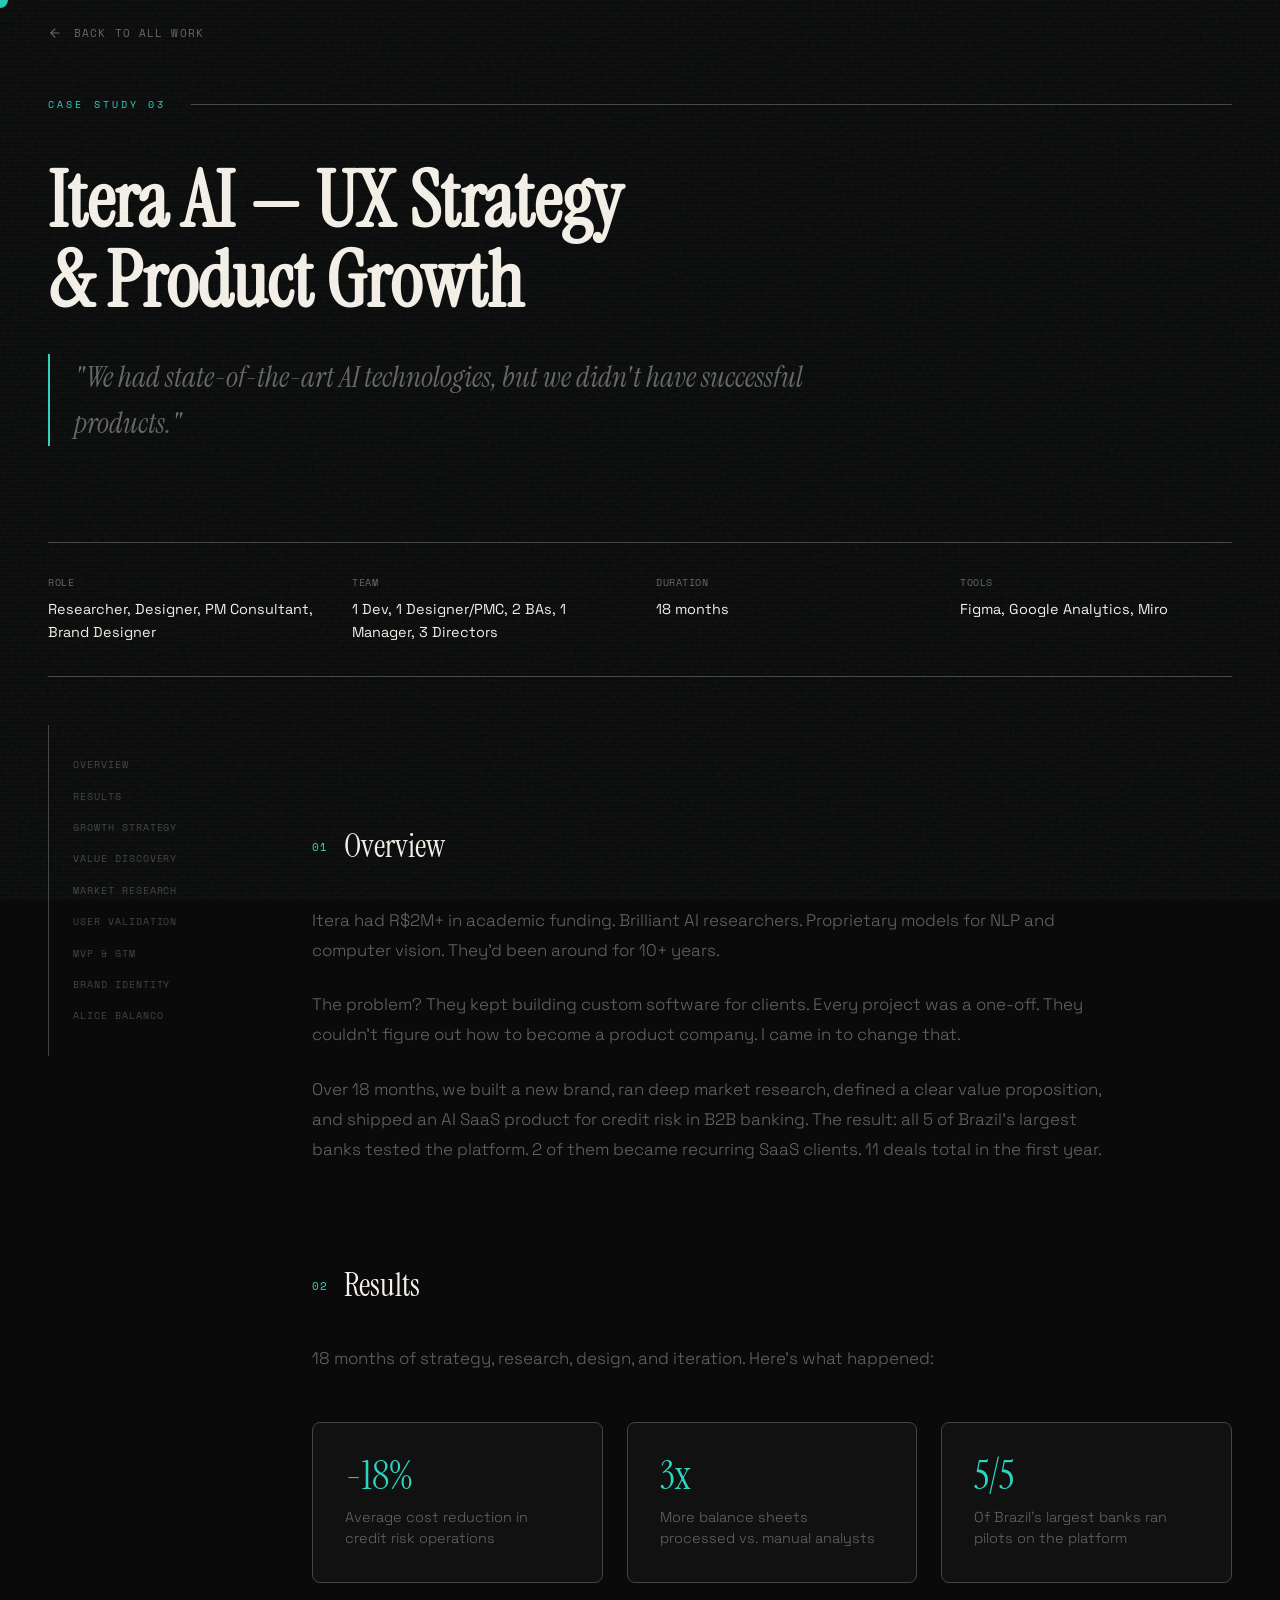
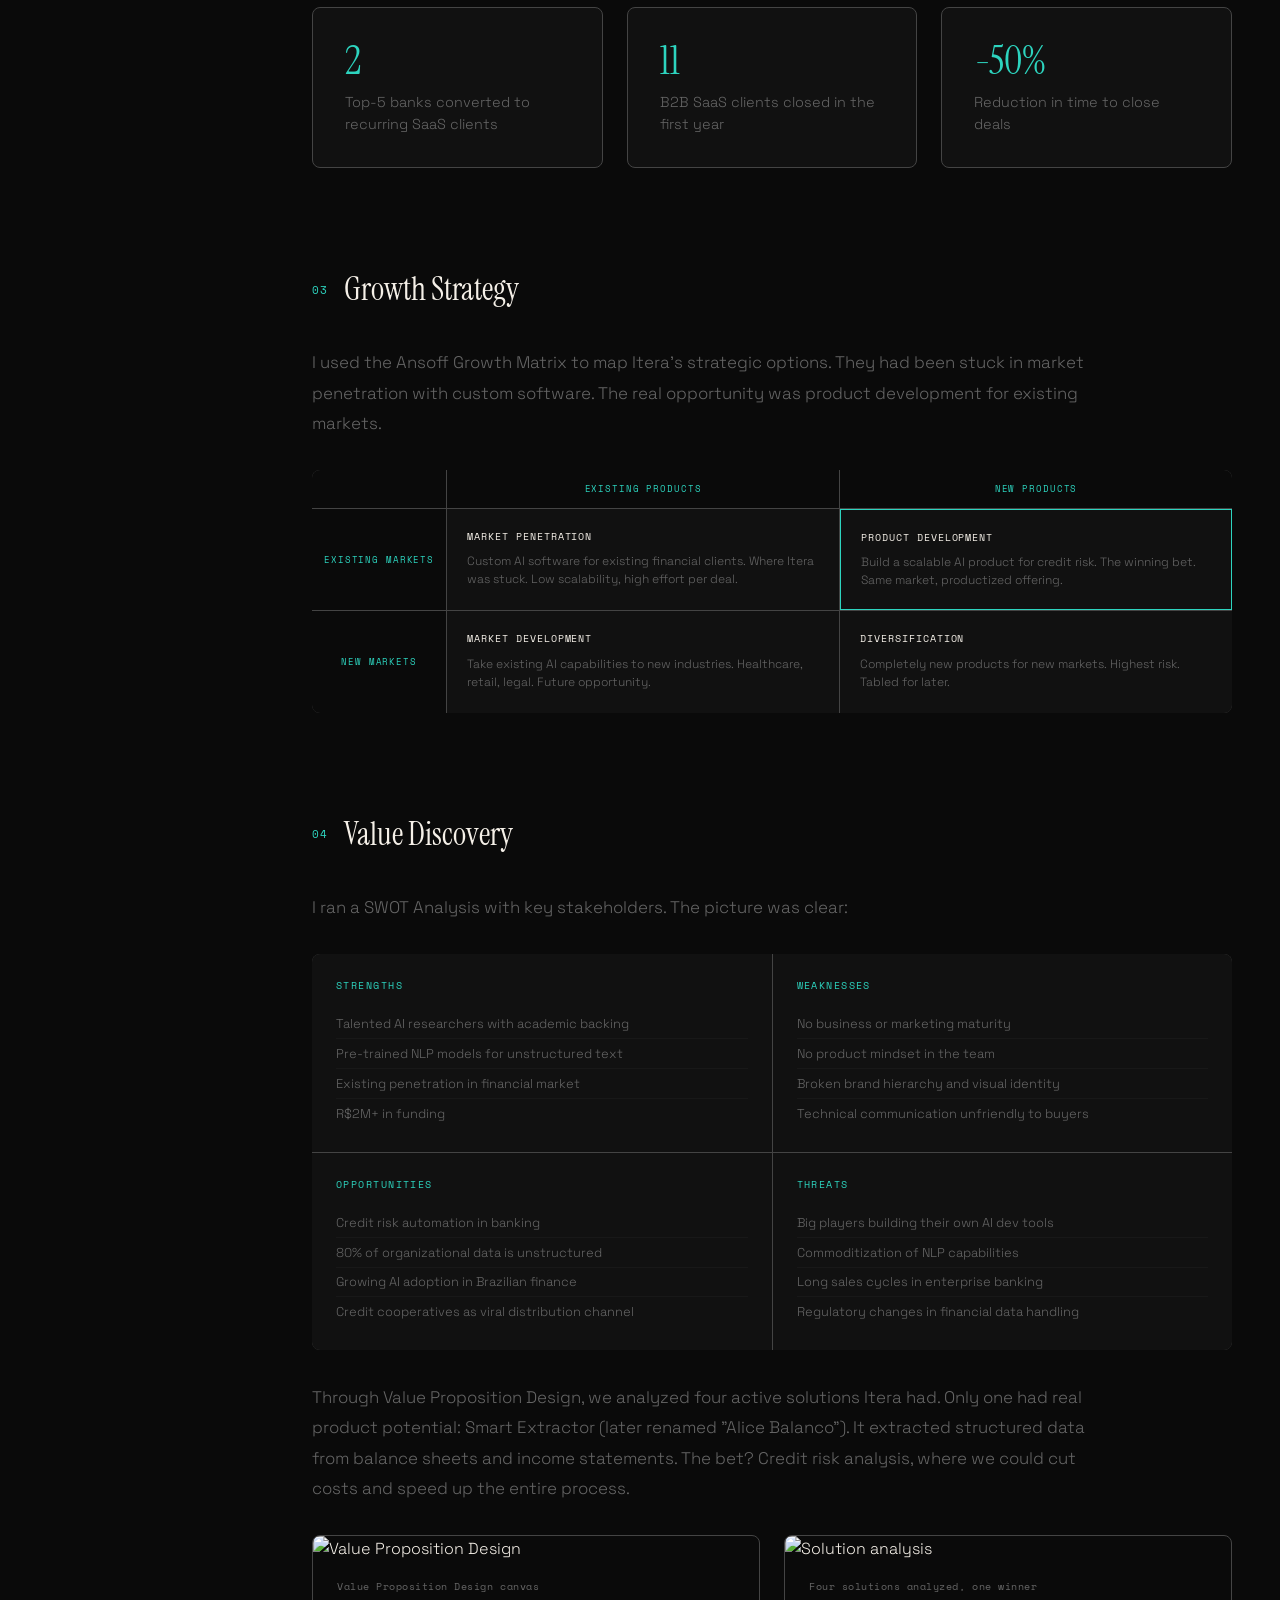
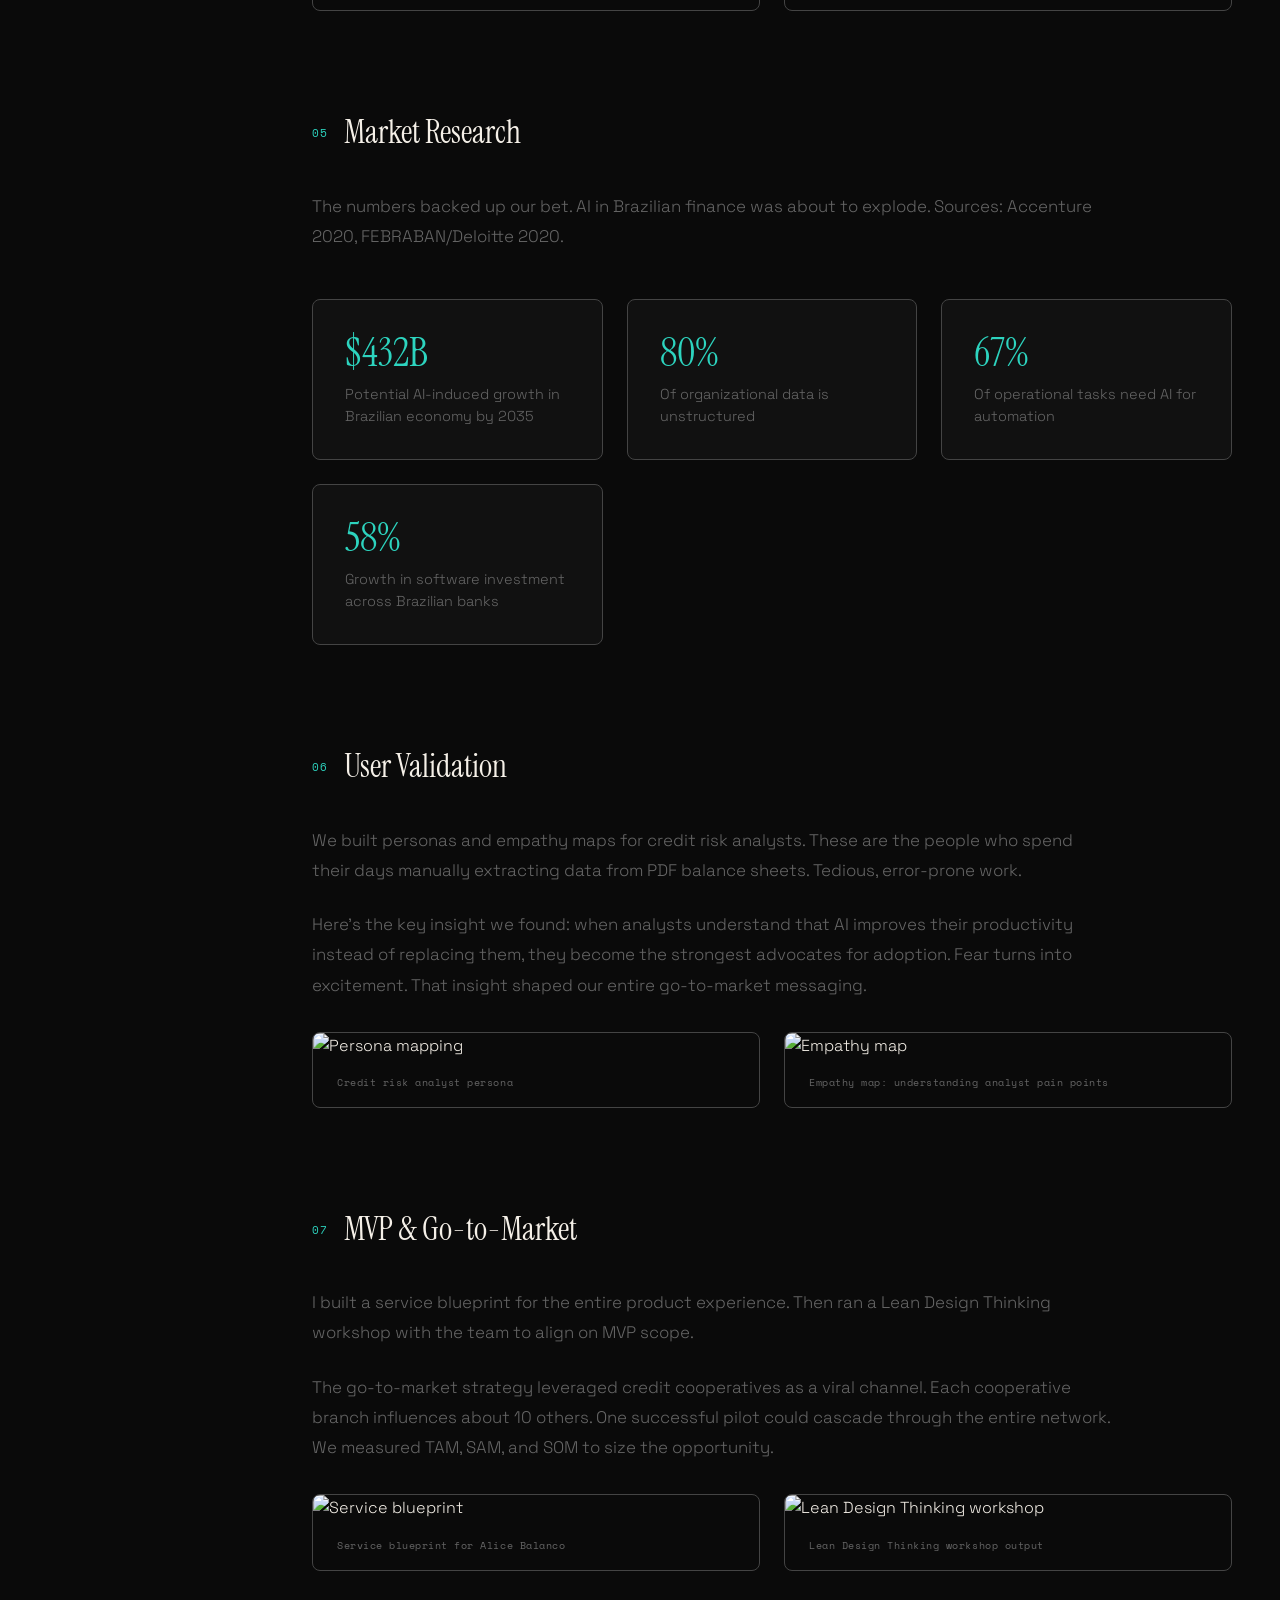
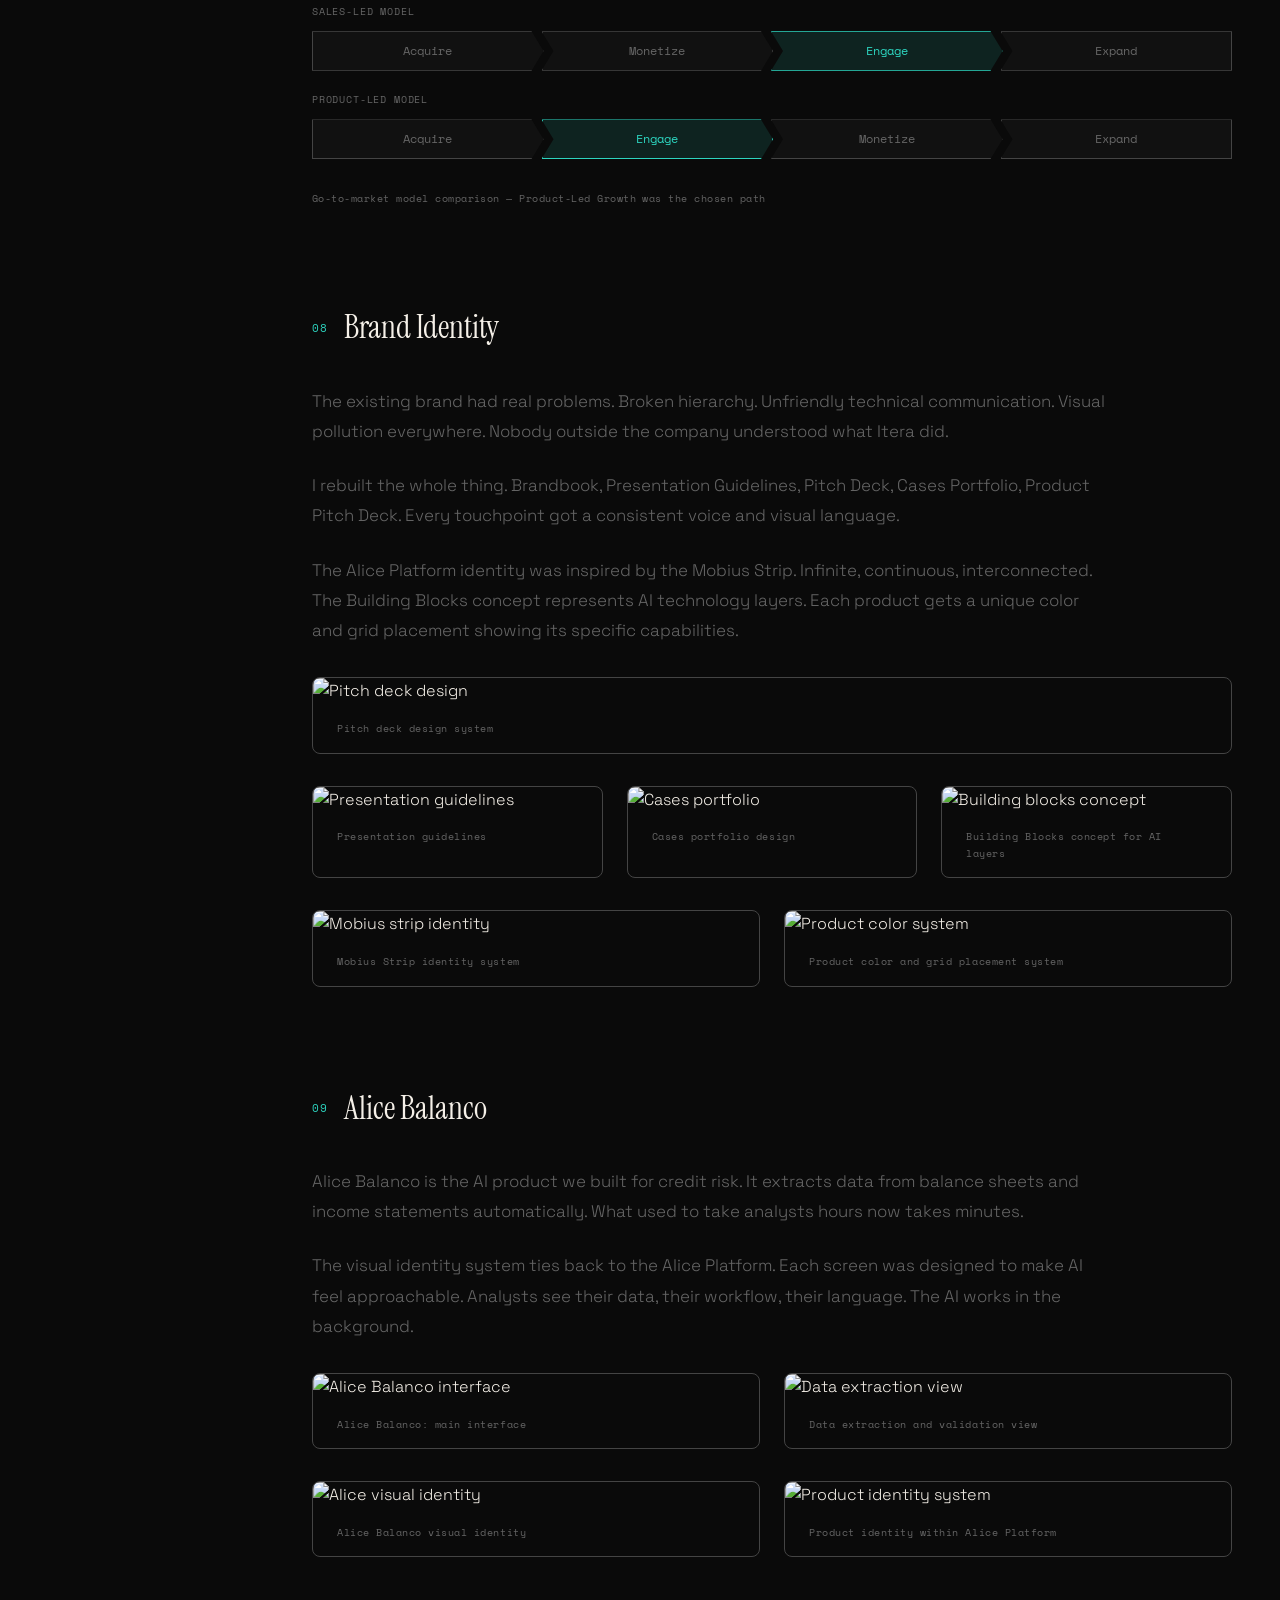
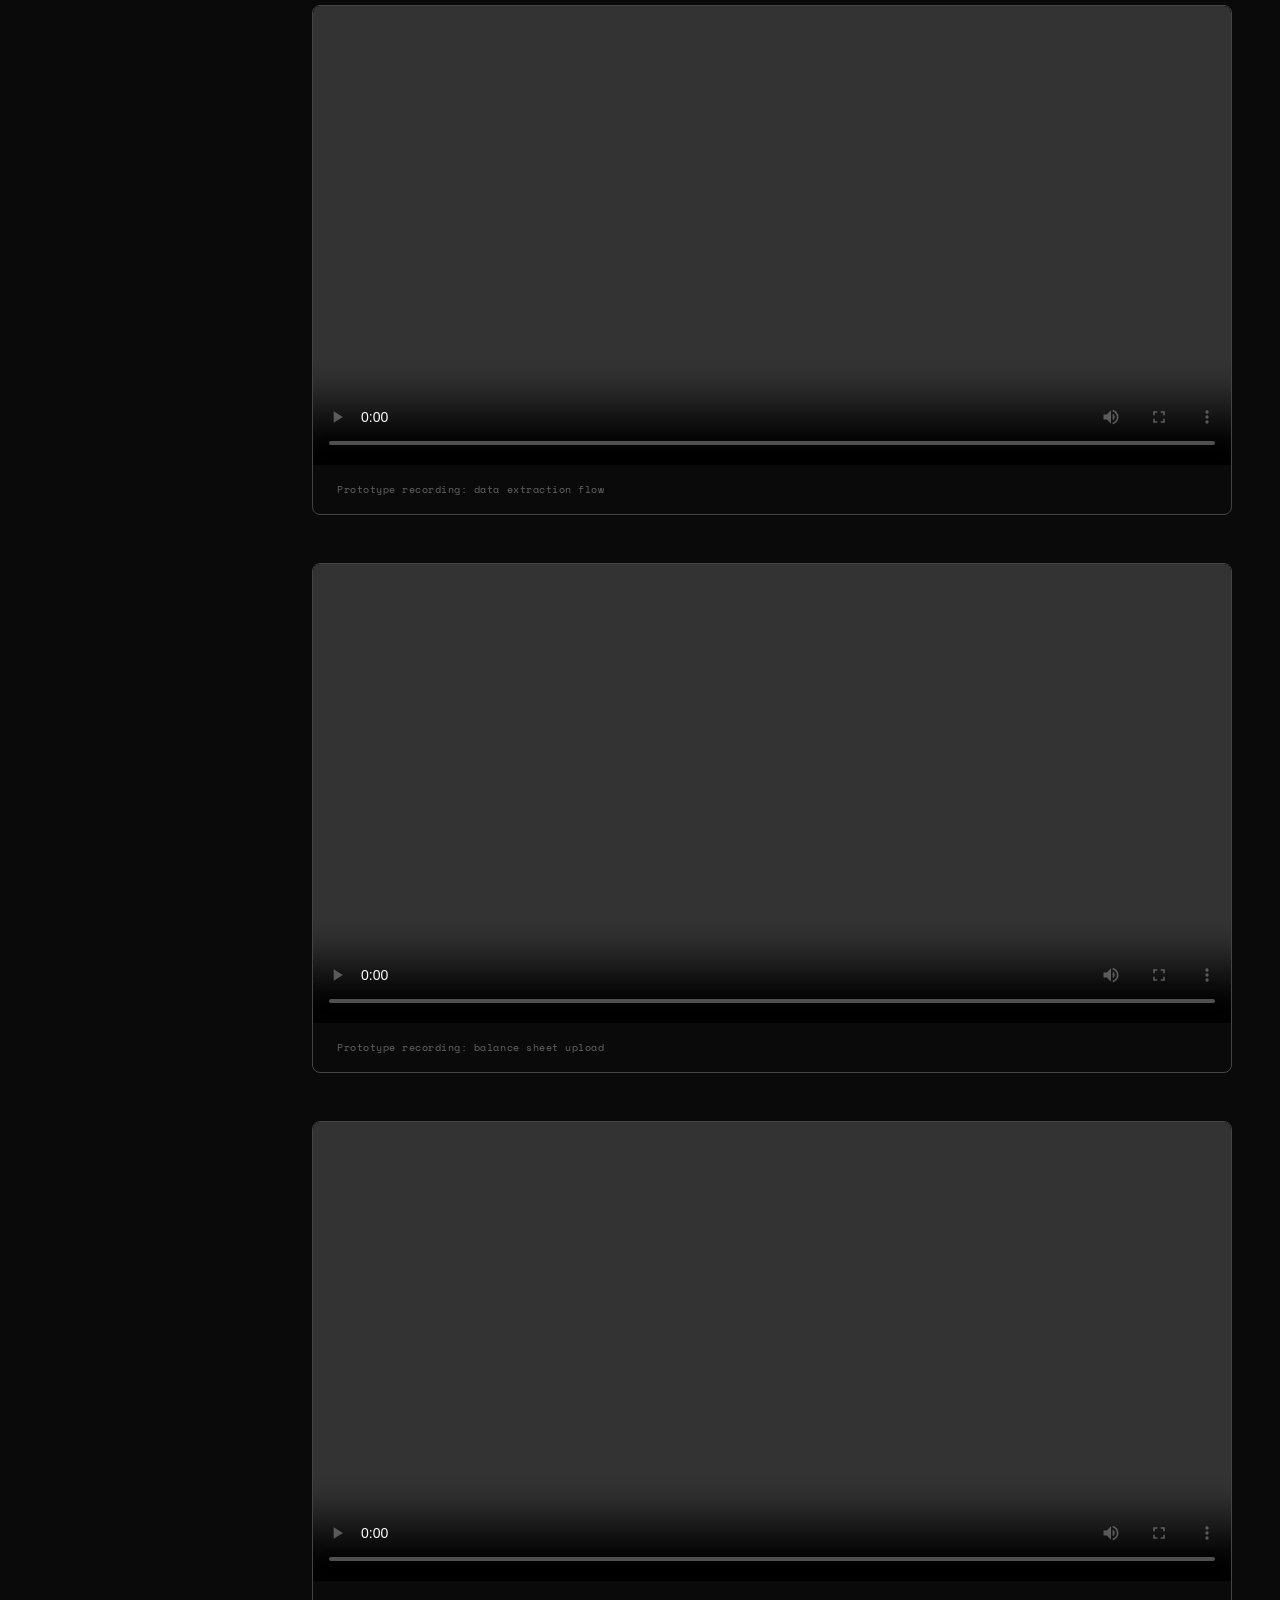
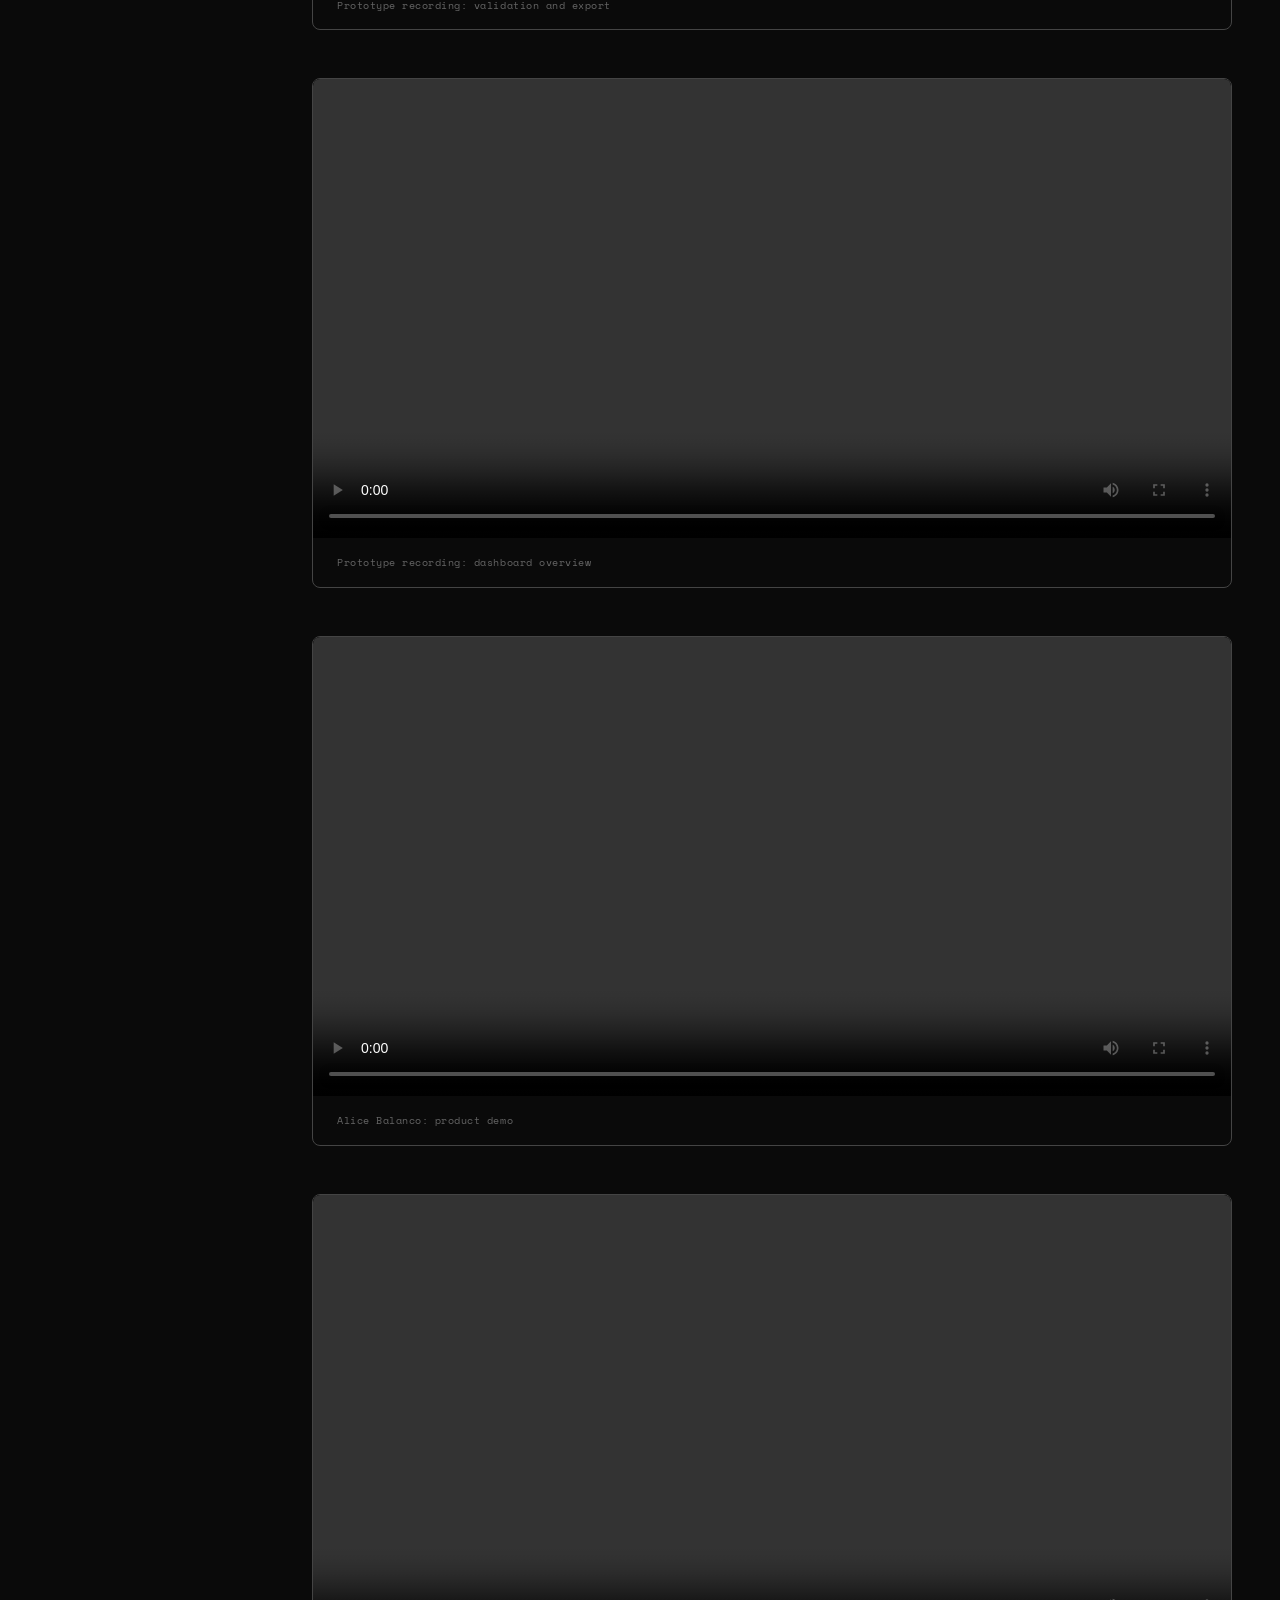
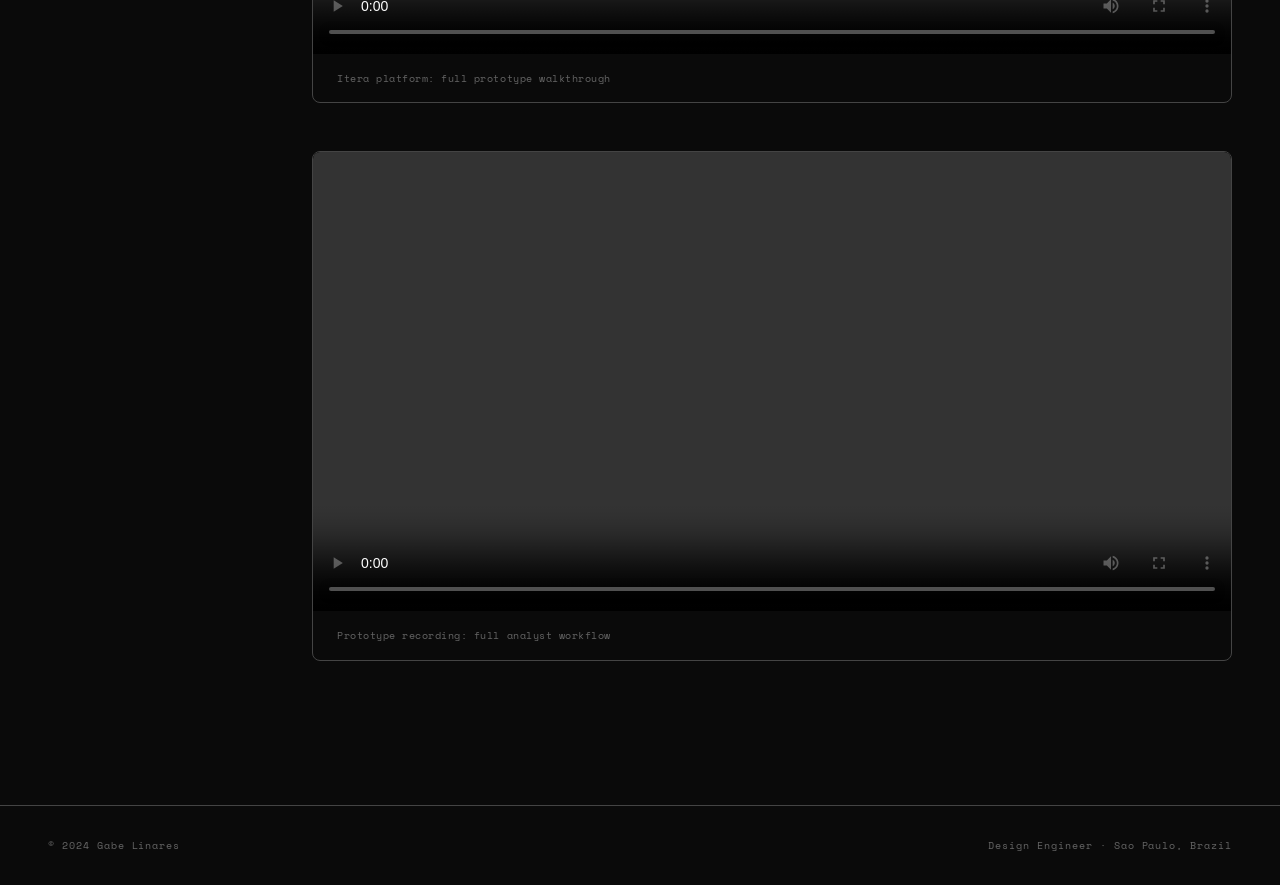
==== commit 032d5f25: "Add impact estimates, experiment deep-dive, and friction narrative - Nubank: traffic estimation mode" ====
--- a/personal/portfolio/cases/itera.html
+++ b/personal/portfolio/cases/itera.html
@@ -25,7 +25,7 @@
 <body>
   <div class="cursor" id="cursor"></div>
 
-  <a href="../index.html#work" class="case-back"><span class="arrow">&larr;</span> Back to all work</a>
+  <a href="../index.html#work" class="case-back"><span class="arrow"><svg viewBox="0 0 24 24"><line x1="19" y1="12" x2="5" y2="12"/><polyline points="12 19 5 12 12 5"/></svg></span> Back to all work</a>
 
   <div class="case-page">
     <div class="case-hero">
--- a/personal/portfolio/css/style.css
+++ b/personal/portfolio/css/style.css
@@ -440,8 +440,7 @@
   display: flex;
   flex-direction: column;
   justify-content: center;
-  padding: 0 3rem;
-  padding-bottom: 10rem;
+  padding: 6rem 3rem 10rem;
   position: relative;
 }
 
@@ -835,7 +834,7 @@
 
 @media (max-width: 768px) {
   .manifesto-block { padding: 8vh 1.5rem; }
-  .manifesto-block:nth-child(odd) { margin-right: 1.5rem; }
+  .manifesto-block:nth-child(odd) { margin-left: 0; margin-right: 0; }
   .manifesto-illustration { padding: 4vh 1.5rem; }
   .illust-circuit { flex-wrap: wrap; justify-content: center; gap: 0.5rem; }
   .circuit-line { width: 30px; }
@@ -1151,10 +1150,22 @@
 }
 
 .case-back:hover { color: var(--accent); }
+.case-mobile-nav { display: none; }
 
 .case-back .arrow {
-  display: inline-block;
+  display: inline-flex;
+  align-items: center;
   transition: transform 0.3s ease;
+}
+
+.case-back .arrow svg {
+  width: 14px;
+  height: 14px;
+  stroke: currentColor;
+  stroke-width: 2;
+  fill: none;
+  stroke-linecap: round;
+  stroke-linejoin: round;
 }
 
 .case-back:hover .arrow { transform: translateX(-6px); }
@@ -1454,24 +1465,10 @@
   margin: 0;
 }
 
-@media (max-width: 768px) {
-  .case-layout {
-    grid-template-columns: 1fr;
-    gap: 2rem;
-  }
-  .case-sidebar {
-    position: relative;
-    top: 0;
-    border-left: none;
-    border-bottom: 1px solid var(--text-subtle);
-    padding-left: 0;
-    padding-bottom: 1rem;
-    margin-bottom: 2rem;
-  }
-  .case-sidebar a.active::before { display: none; }
-  .swot-grid { grid-template-columns: 1fr; }
-  .brand-comparison { grid-template-columns: 1fr; }
-  .ansoff-grid { font-size: 0.7rem; }
+
+/* Case content — prevent grid blowout */
+.case-content {
+  min-width: 0;
 }
 
 /* Mockup images */
@@ -1651,28 +1648,29 @@
 .funnel-bar-left {
   display: flex;
   justify-content: flex-end;
+  align-items: center;
+  gap: 0.5rem;
 }
 .funnel-bar-right {
   display: flex;
   justify-content: flex-start;
+  align-items: center;
+  gap: 0.5rem;
+}
+.funnel-pct {
+  font-family: var(--mono);
+  font-size: 0.6rem;
+  color: var(--text-muted);
+  white-space: nowrap;
+  flex-shrink: 0;
+  letter-spacing: 0.02em;
 }
 .funnel-fill {
   height: 22px;
   background: rgba(45,212,191,0.3);
   border-radius: 3px;
-  display: flex;
-  align-items: center;
-  justify-content: flex-end;
-  font-family: var(--mono);
-  font-size: 0.58rem;
-  color: var(--text-muted);
-  padding: 0 6px;
-  white-space: nowrap;
   min-width: 4px;
   transition: background 0.2s;
-}
-.funnel-bar-right .funnel-fill {
-  justify-content: flex-start;
 }
 .funnel-fill--peak {
   background: rgba(45,212,191,0.55);
@@ -1778,12 +1776,6 @@
 }
 .moscow-must .moscow-item { border-color: rgba(45,212,191,0.15); }
 
-@media (max-width: 768px) {
-  .moscow-grid { grid-template-columns: repeat(2, 1fr); }
-  .behavioral-comparison { grid-template-columns: 1fr; }
-  .funnel-compare-header,
-  .funnel-compare-row { grid-template-columns: 1fr 80px 1fr; }
-}
 
 /* Video player */
 .case-video {
@@ -1996,8 +1988,25 @@
 .persona-card:hover { border-color: var(--accent); }
 
 .persona-card-icon {
-  font-size: 1.5rem;
+  width: 40px;
+  height: 40px;
+  border-radius: 10px;
+  background: var(--accent-dim);
+  border: 1px solid rgba(45, 212, 191, 0.15);
+  display: flex;
+  align-items: center;
+  justify-content: center;
   margin-bottom: 0.75rem;
+  flex-shrink: 0;
+}
+.persona-card-icon svg {
+  width: 20px;
+  height: 20px;
+  stroke: var(--accent);
+  stroke-width: 1.5;
+  fill: none;
+  stroke-linecap: round;
+  stroke-linejoin: round;
 }
 
 .persona-card-name {
@@ -2557,45 +2566,279 @@
   margin: 0 auto;
 }
 
-@media (max-width: 768px) {
-  .case-page { padding: 5rem 1.5rem 2rem; }
+
+/* ============================================
+   HAMBURGER MENU
+   ============================================ */
+.nav-hamburger {
+  display: none;
+  flex-direction: column;
+  gap: 5px;
+  background: none;
+  border: none;
+  cursor: pointer;
+  padding: 4px;
+  position: relative;
+  z-index: 1001;
+}
+.nav-hamburger span {
+  display: block;
+  width: 20px;
+  height: 1.5px;
+  background: var(--text);
+  transition: transform 0.3s ease;
+}
+.nav-hamburger.open span:first-child {
+  transform: translateY(3.25px) rotate(45deg);
+}
+.nav-hamburger.open span:last-child {
+  transform: translateY(-3.25px) rotate(-45deg);
 }
 
 /* ============================================
    RESPONSIVE
    ============================================ */
 @media (max-width: 768px) {
-  nav { padding: 1rem 1.5rem; }
-  .nav-links { display: none; }
-  .hero { padding: 0 1.5rem; }
+  /* Prevent horizontal overflow on mobile (iOS Safari needs html too) */
+  html { overflow-x: hidden; width: 100%; }
+
+  /* Nav — solid dark bar on mobile, NO backdrop-filter (breaks fixed children) */
+  nav {
+    padding: 1rem 1.5rem;
+    mix-blend-mode: normal;
+    background: rgba(10, 10, 10, 0.92);
+  }
+
+  /* Hamburger visible */
+  .nav-hamburger { display: flex; }
+
+  /* Nav links → fullscreen overlay */
+  .nav-links {
+    position: fixed;
+    top: 0;
+    left: 0;
+    width: 100%;
+    height: 100vh;
+    height: 100dvh;
+    background: rgba(10, 10, 10, 0.98);
+    flex-direction: column;
+    justify-content: center;
+    align-items: center;
+    gap: 2.5rem;
+    opacity: 0;
+    pointer-events: none;
+    transition: opacity 0.3s ease;
+    z-index: 999;
+  }
+  .nav-links.open {
+    opacity: 1;
+    pointer-events: all;
+  }
+  .nav-links a {
+    font-size: 1.2rem;
+    letter-spacing: 0.15em;
+  }
+
+  /* Hero — name in-flow, no scroll animation */
+  .hero { padding: 5rem 1.5rem 8rem; }
+  .hero-name {
+    position: relative !important;
+    transform: none !important;
+    font-size: 10vw;
+    z-index: 1;
+    will-change: auto;
+  }
+  .hero-name-spacer { display: none; }
+  .hero-subtitle { margin-top: 1rem; }
   .hero-scroll-indicator { left: 1.5rem; }
+
+  /* Manifesto — symmetric on mobile */
   .manifesto-block { padding: 8vh 1.5rem; }
+  .manifesto-block:nth-child(odd) {
+    margin-left: 0;
+    margin-right: 0;
+  }
+
+  /* Logo marquee — smaller on mobile */
+  .logo-marquee-inner img { height: 36px; }
+  .logo-marquee-inner { gap: 3rem; }
+  .hero-logo-marquee { padding: 1.25rem 0; }
+  .logo-with-badge .yc-micro {
+    font-size: 0.45rem;
+    top: -7px;
+    right: -12px;
+    padding: 0.1rem 0.3rem;
+  }
+
+  /* About */
   .about {
     grid-template-columns: 1fr;
     gap: 2rem;
     padding: 10vh 1.5rem;
   }
-  .about-portrait-wrap {
-    padding-top: 0;
-  }
+  .about-portrait-wrap { padding-top: 0; }
   .about-portrait {
     width: 120px;
     aspect-ratio: 1;
     border-radius: 50%;
   }
+
+  /* Work */
   .work { padding: 10vh 1.5rem 5vh; }
+  .project-item-title { font-size: clamp(1.4rem, 6vw, 3.5rem); }
+  .project-item-meta { font-size: 0.55rem; }
+
+  /* Tools */
   .tools { padding: 10vh 1.5rem; }
   .tools-grid { grid-template-columns: 1fr; }
+
+  /* Experience */
   .experience { padding: 10vh 1.5rem; }
+
+  /* Contact */
   .contact { padding: 10vh 1.5rem 5vh; }
+  .contact-links { gap: 1.5rem; margin-bottom: 4rem; }
+
+  /* Footer */
   footer { padding: 2rem 1.5rem; flex-direction: column; gap: 0.5rem; }
+
+  /* Cursor — disabled on touch */
   .cursor { display: none; }
   body { cursor: auto; }
+
+  /* Project hovers — disabled on mobile */
   .project-hover-img { display: none; }
+  .project-expand-panel { display: none !important; }
+
+  /* ── CASE STUDY PAGES ── */
+
+  /* 1. Page wrapper: fixed to viewport, clips all overflow */
+  .case-page {
+    padding: 5rem 1.5rem 2rem;
+    max-width: 100vw;
+    overflow: hidden;
+  }
+
+  /* Hide desktop back button — replaced by mobile nav bar */
+  .case-back { display: none; }
+
+  /* 2. Layout: single column, hide desktop sidebar */
+  .case-layout {
+    grid-template-columns: 1fr;
+    gap: 2rem;
+  }
+  .case-sidebar {
+    display: none;
+  }
+
+  /* Mobile section nav — dropdown in the top bar */
+  .case-mobile-nav {
+    display: flex;
+    position: fixed;
+    top: 0;
+    left: 0;
+    right: 0;
+    z-index: 101;
+    background: rgba(10, 10, 10, 0.92);
+    backdrop-filter: blur(8px);
+    -webkit-backdrop-filter: blur(8px);
+    padding: 0.6rem 1.5rem;
+    align-items: center;
+    justify-content: space-between;
+    border-bottom: 1px solid var(--text-subtle);
+  }
+  .case-mobile-nav .case-back-mobile {
+    font-family: var(--mono);
+    font-size: 0.6rem;
+    letter-spacing: 0.1em;
+    text-transform: uppercase;
+    color: var(--text-muted);
+    display: flex;
+    align-items: center;
+    gap: 0.5rem;
+    flex-shrink: 0;
+  }
+  .case-mobile-nav .case-back-mobile svg {
+    width: 12px; height: 12px;
+    stroke: currentColor; stroke-width: 2; fill: none;
+    stroke-linecap: round; stroke-linejoin: round;
+  }
+  .case-nav-select {
+    background: transparent;
+    border: 1px solid var(--text-subtle);
+    border-radius: 4px;
+    color: var(--text-muted);
+    font-family: var(--mono);
+    font-size: 0.55rem;
+    letter-spacing: 0.08em;
+    text-transform: uppercase;
+    padding: 0.35rem 0.6rem;
+    max-width: 55%;
+    appearance: none;
+    -webkit-appearance: none;
+    background-image: url("data:image/svg+xml,%3Csvg xmlns='http://www.w3.org/2000/svg' width='10' height='6'%3E%3Cpath d='M1 1l4 4 4-4' fill='none' stroke='%23666' stroke-width='1.5'/%3E%3C/svg%3E");
+    background-repeat: no-repeat;
+    background-position: right 0.5rem center;
+    padding-right: 1.5rem;
+  }
+
+  /* 3. Content column: prevent grid blowout, clip overflow */
+  .case-content {
+    min-width: 0;
+    overflow: hidden;
+  }
+
+  /* 4. Every direct child of case-content constrained */
+  .case-section,
+  .case-hero,
+  .case-meta-grid,
+  .case-body,
+  .case-mockup,
+  .case-video,
+  .image-gallery,
+  .results-grid,
+  .illustration {
+    max-width: 100%;
+  }
+  .case-body {
+    overflow-wrap: break-word;
+    word-break: break-word;
+  }
+  .case-chart-wrap canvas {
+    max-width: 100%;
+    height: auto !important;
+  }
+
+  /* 5. Single-column overrides for grids */
   .results-grid { grid-template-columns: 1fr; }
+  .image-gallery { grid-template-columns: 1fr; }
+  .swot-grid { grid-template-columns: 1fr; }
+  .brand-comparison { grid-template-columns: 1fr; }
+  .behavioral-comparison { grid-template-columns: 1fr; }
+  .moscow-grid { grid-template-columns: repeat(2, 1fr); }
+  .persona-grid { grid-template-columns: 1fr; }
   .chart-bar-row { grid-template-columns: 80px 1fr; }
-  .case-back { left: 1.5rem; }
-  .project-expand-panel { display: none !important; }
+  .ansoff-grid { font-size: 0.7rem; }
+  .funnel-compare-header,
+  .funnel-compare-row { grid-template-columns: 1fr 80px 1fr; }
+
+  /* 6. Wide components: horizontal scroll within clipped parent */
+  .ansoff-grid,
+  .blueprint,
+  .cwv-wrap,
+  .diagram-flow,
+  .gtm-models,
+  .funnel-compare,
+  .illustration {
+    overflow-x: auto;
+    -webkit-overflow-scrolling: touch;
+  }
+  .competitor-table,
+  .implications-table {
+    display: block;
+    overflow-x: auto;
+    -webkit-overflow-scrolling: touch;
+  }
 }
 
 /* ============================================
@@ -2650,3 +2893,198 @@
   border-radius: 100px;
   padding: 0.2rem 0.7rem;
 }
+
+/* ============================================
+   TESTIMONIALS
+   ============================================ */
+.testimonials {
+  padding: 8vh 0 8vh;
+  overflow: hidden;
+}
+
+.testimonials-header {
+  display: flex;
+  align-items: center;
+  justify-content: space-between;
+  gap: 1.5rem;
+  padding: 0 clamp(1.5rem, 5vw, 6rem);
+  margin-bottom: 2.5rem;
+  flex-wrap: wrap;
+}
+
+.testimonials-header .section-label {
+  margin-bottom: 0;
+}
+
+.testimonials-header .section-label::after {
+  display: none;
+}
+
+.testimonials-header-right {
+  display: flex;
+  align-items: center;
+  gap: 1.25rem;
+  flex-wrap: wrap;
+}
+
+.testimonials-rating {
+  display: flex;
+  align-items: center;
+  gap: 0.5rem;
+}
+
+.testimonials-stars {
+  color: var(--accent);
+  font-size: 0.75rem;
+  letter-spacing: 0.05em;
+}
+
+.testimonials-score {
+  font-family: var(--mono);
+  font-size: 0.7rem;
+  font-weight: 700;
+  color: var(--text);
+}
+
+.testimonials-count {
+  font-family: var(--mono);
+  font-size: 0.65rem;
+  color: var(--text-muted);
+  letter-spacing: 0.03em;
+}
+
+/* Awesomic badge */
+.awesomic-badge {
+  display: inline-flex;
+  align-items: center;
+  padding: 0.35rem 1rem;
+  border-radius: 100px;
+  background: linear-gradient(to right, #f472b6, #fb923c, #a78bfa, #60a5fa);
+  color: #fff;
+  font-family: var(--sans);
+  font-size: 0.72rem;
+  font-weight: 500;
+  letter-spacing: 0.01em;
+  white-space: nowrap;
+}
+
+/* Card top row: avatar + stars */
+.testimonial-top {
+  display: flex;
+  align-items: center;
+  justify-content: space-between;
+  margin-bottom: 0.75rem;
+}
+
+.testimonial-avatar {
+  width: 36px;
+  height: 36px;
+  border-radius: 50%;
+  object-fit: cover;
+  border: 1px solid var(--text-subtle);
+}
+
+.testimonial-avatar--initials {
+  display: flex;
+  align-items: center;
+  justify-content: center;
+  width: 36px;
+  height: 36px;
+  border-radius: 50%;
+  background: var(--text-subtle);
+  color: var(--text-muted);
+  font-family: var(--mono);
+  font-size: 0.6rem;
+  font-weight: 700;
+  letter-spacing: 0.05em;
+  border: 1px solid var(--text-subtle);
+}
+
+.testimonial-card-stars {
+  color: var(--accent);
+  font-size: 0.65rem;
+  letter-spacing: 0.04em;
+}
+
+.testimonials-track {
+  overflow: hidden;
+  mask-image: linear-gradient(to right, transparent, black 8%, black 92%, transparent);
+  -webkit-mask-image: linear-gradient(to right, transparent, black 8%, black 92%, transparent);
+}
+
+.testimonials-inner {
+  display: inline-flex;
+  gap: 1.25rem;
+  animation: testimonials-scroll 55s linear infinite;
+  cursor: grab;
+  user-select: none;
+  will-change: transform;
+}
+
+.testimonials-inner.is-dragging {
+  cursor: grabbing;
+}
+
+@keyframes testimonials-scroll {
+  0%   { transform: translateX(0); }
+  100% { transform: translateX(-50%); }
+}
+
+.testimonial-card {
+  flex-shrink: 0;
+  width: 300px;
+  padding: 1.25rem 1.5rem;
+  border: 1px solid var(--text-subtle);
+  border-radius: 4px;
+  background: var(--bg-elevated);
+  display: flex;
+  flex-direction: column;
+  gap: 1rem;
+  transition: border-color 0.3s ease;
+}
+
+.testimonial-card:hover {
+  border-color: rgba(45, 212, 191, 0.3);
+}
+
+.testimonial-card--featured {
+  width: 360px;
+  border-color: rgba(45, 212, 191, 0.2);
+}
+
+.testimonial-quote {
+  font-family: var(--sans);
+  font-style: normal;
+  font-size: 0.82rem;
+  font-weight: 400;
+  line-height: 1.65;
+  color: #b0a99f;
+  flex: 1;
+}
+
+.testimonial-attr {
+  display: flex;
+  flex-direction: column;
+  gap: 0.15rem;
+}
+
+.testimonial-name {
+  font-family: var(--sans);
+  font-size: 0.75rem;
+  font-weight: 500;
+  color: var(--text);
+  letter-spacing: 0.02em;
+}
+
+.testimonial-company {
+  font-family: var(--mono);
+  font-size: 0.6rem;
+  color: var(--accent);
+  letter-spacing: 0.08em;
+  text-transform: uppercase;
+}
+
+
+@media (max-width: 768px) {
+  .testimonials { padding: 6vh 0; }
+}
